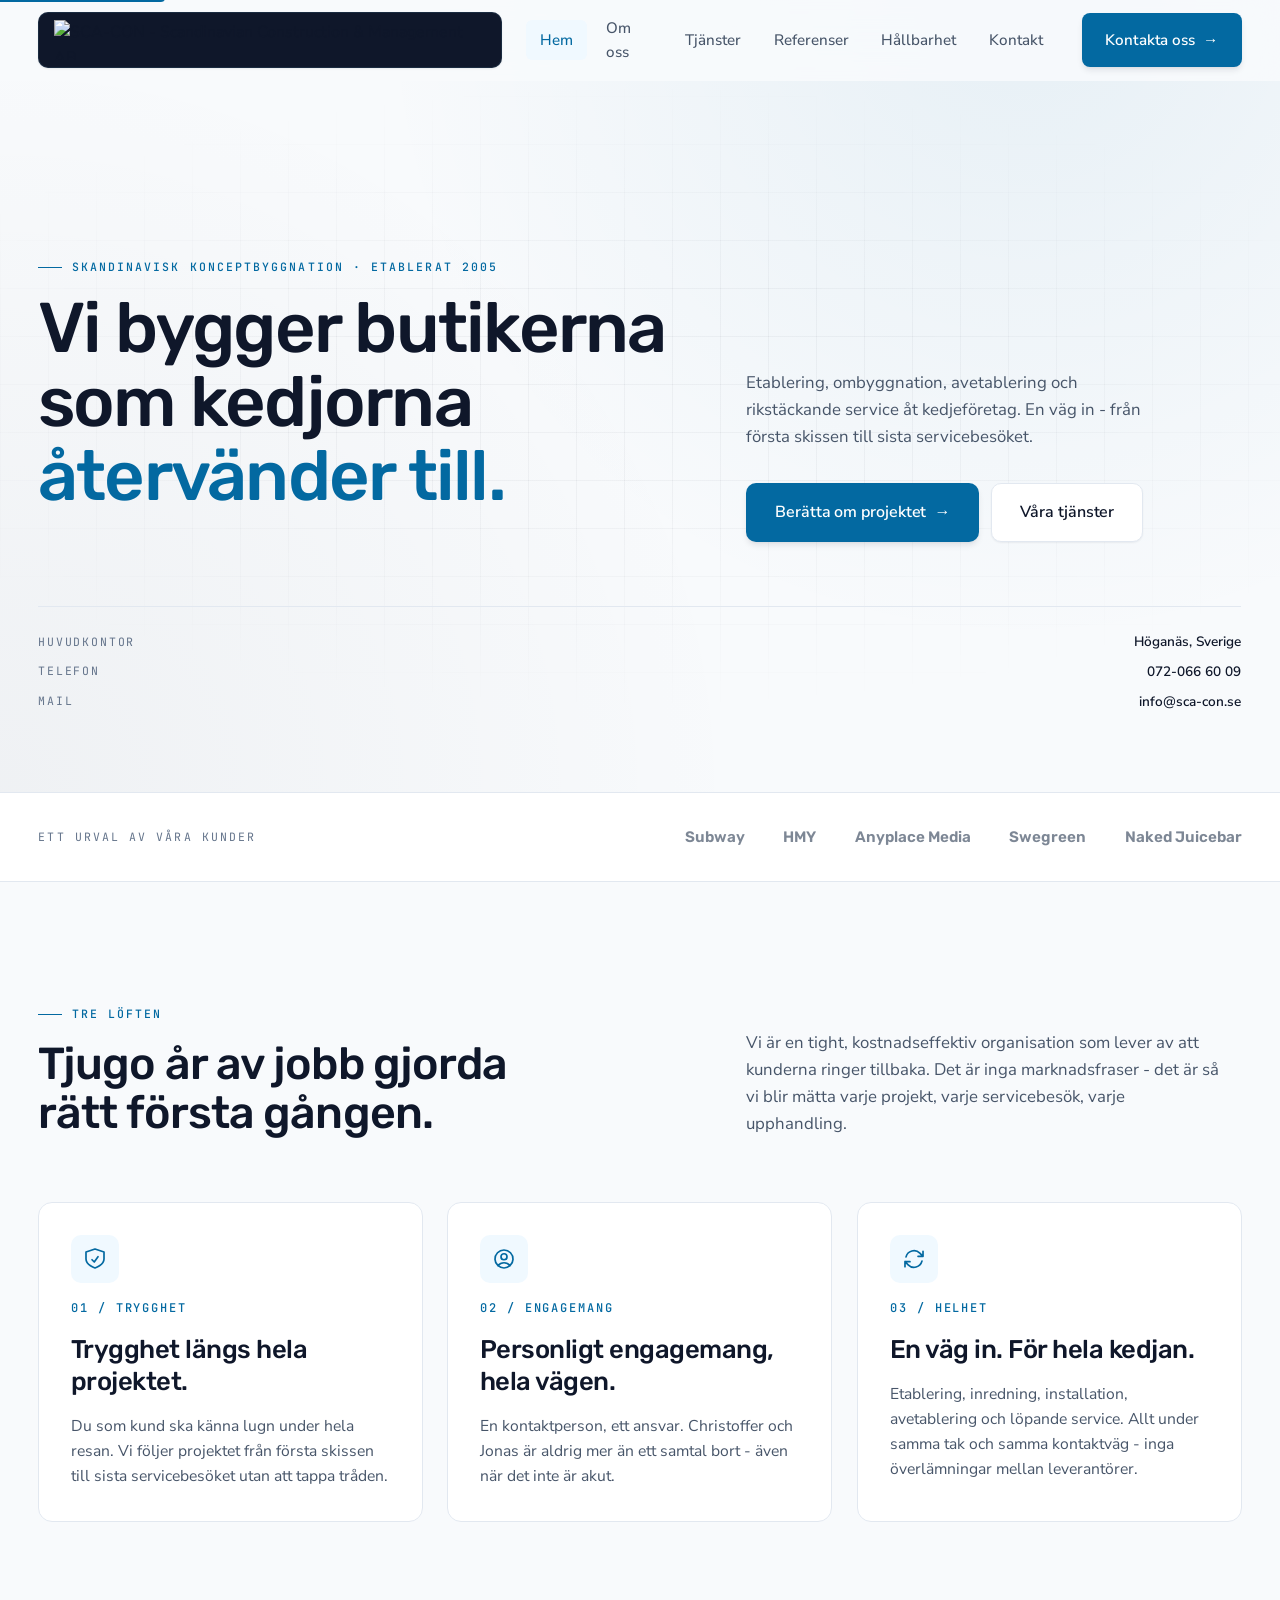
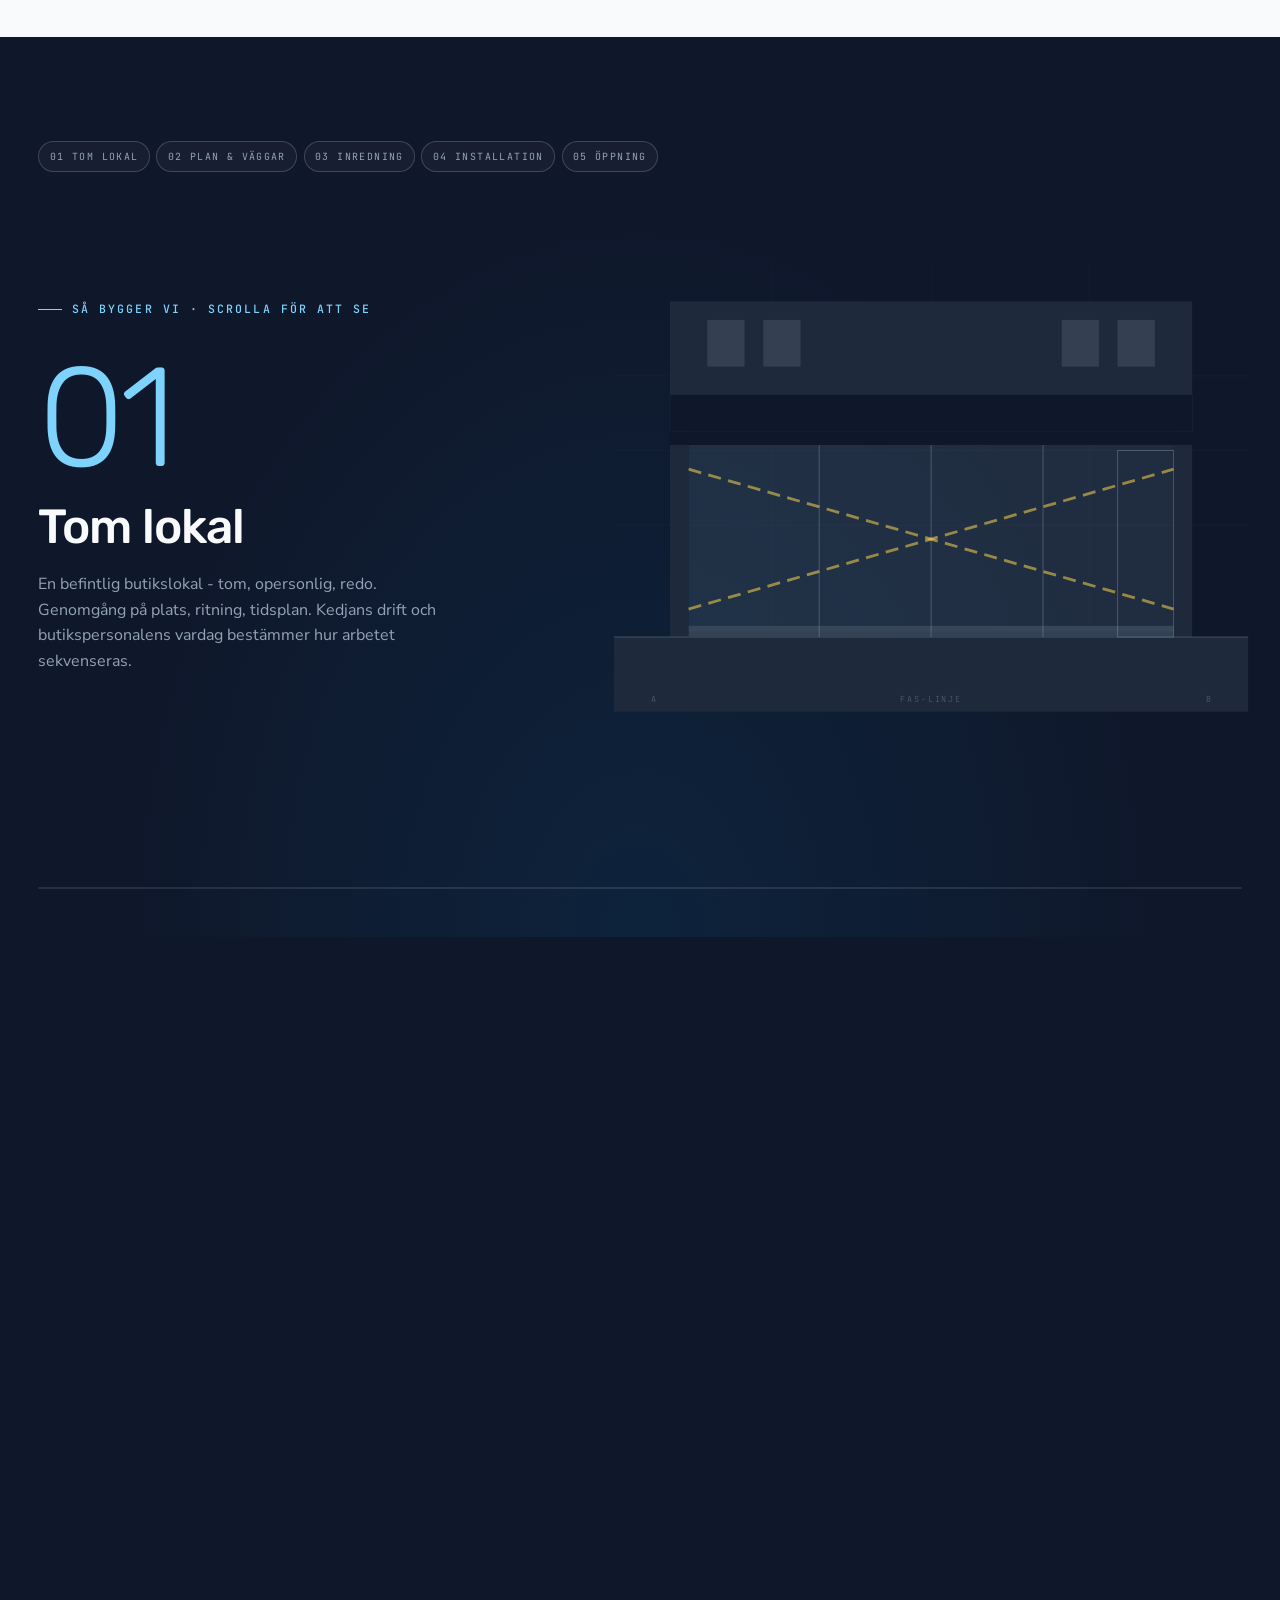
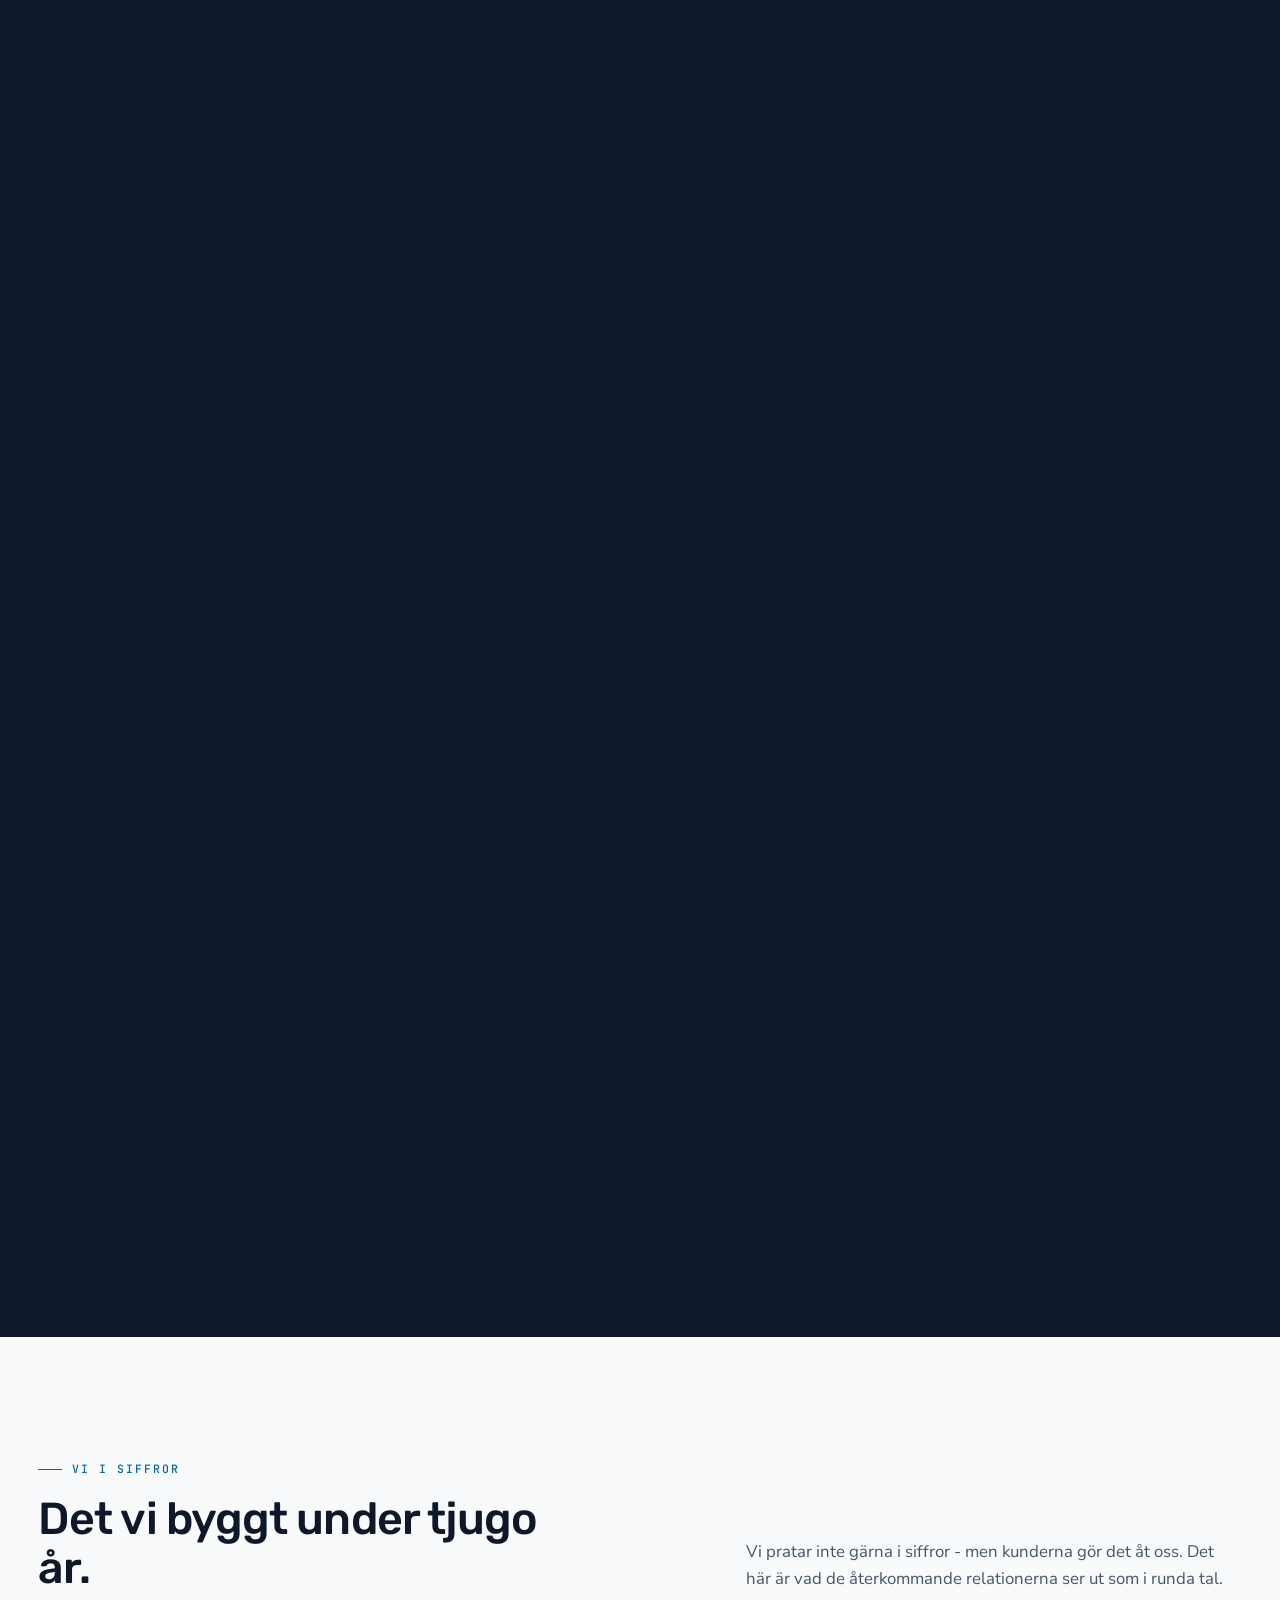
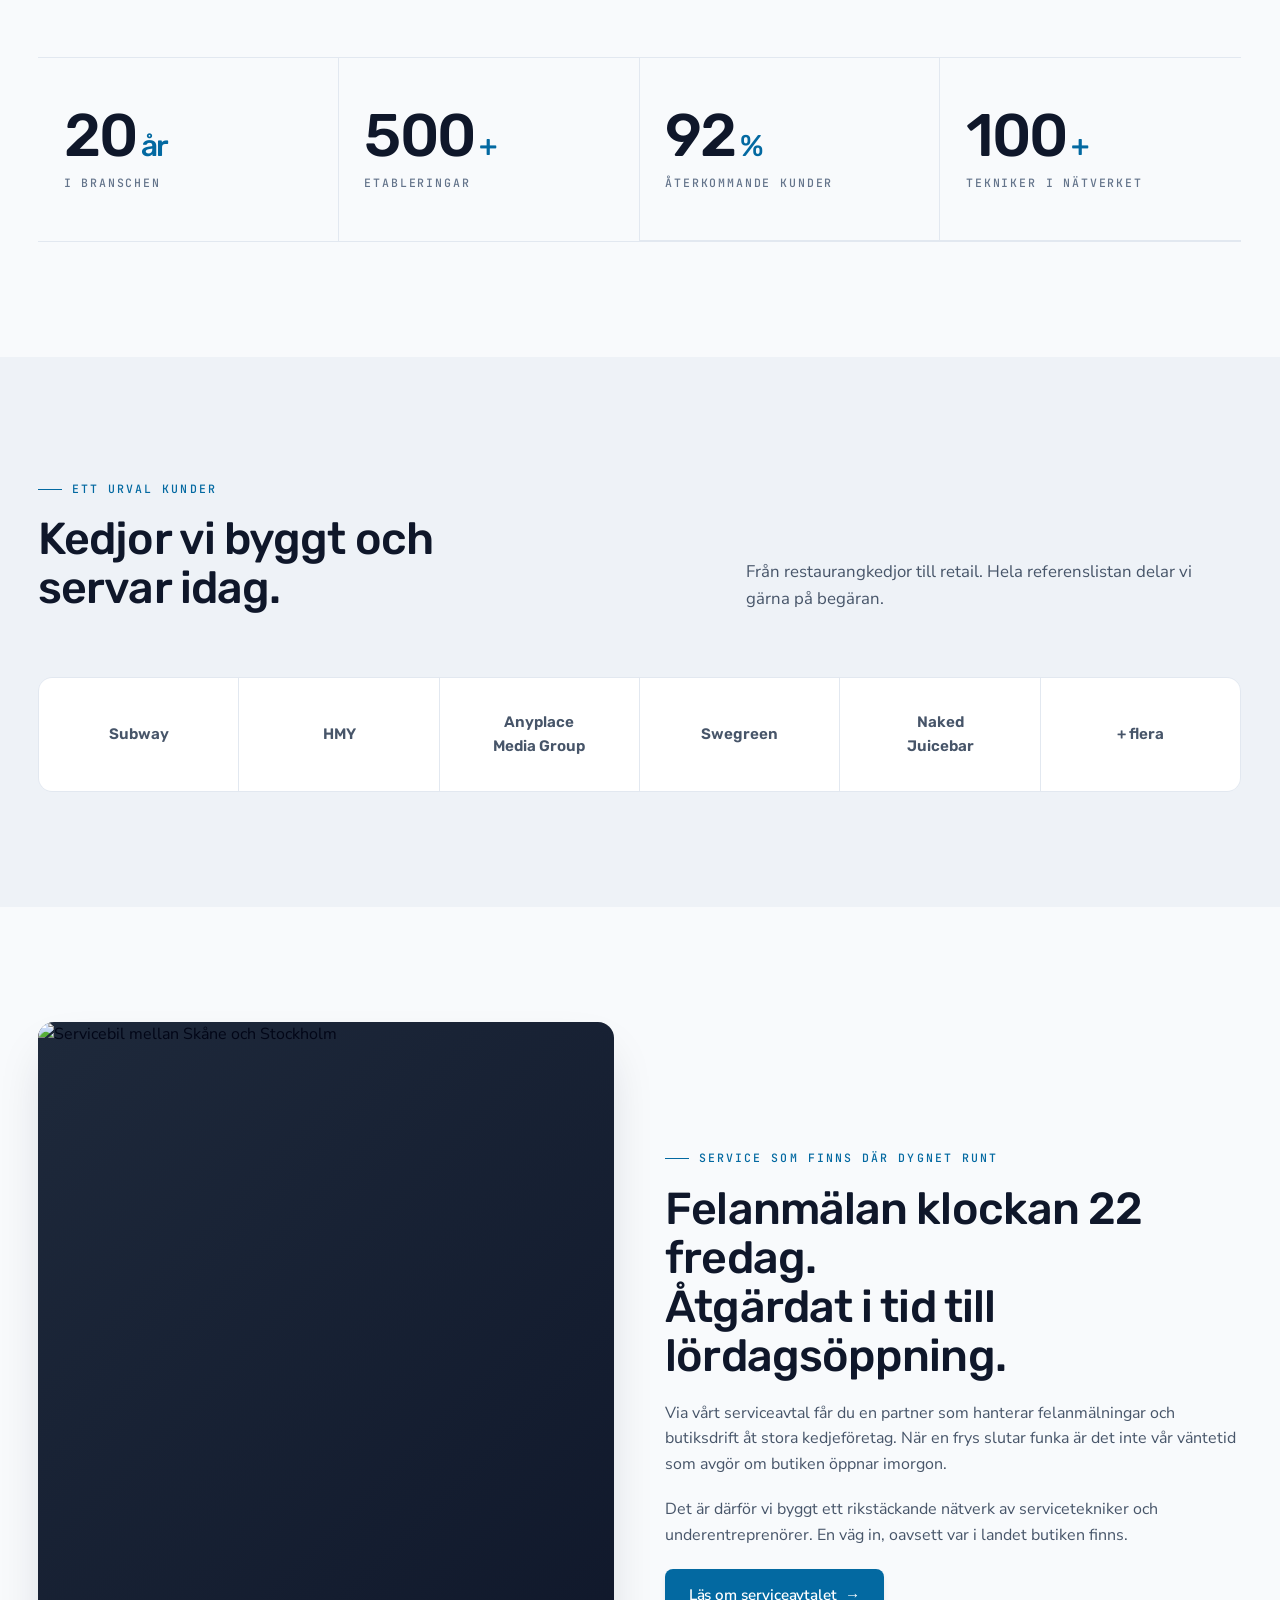
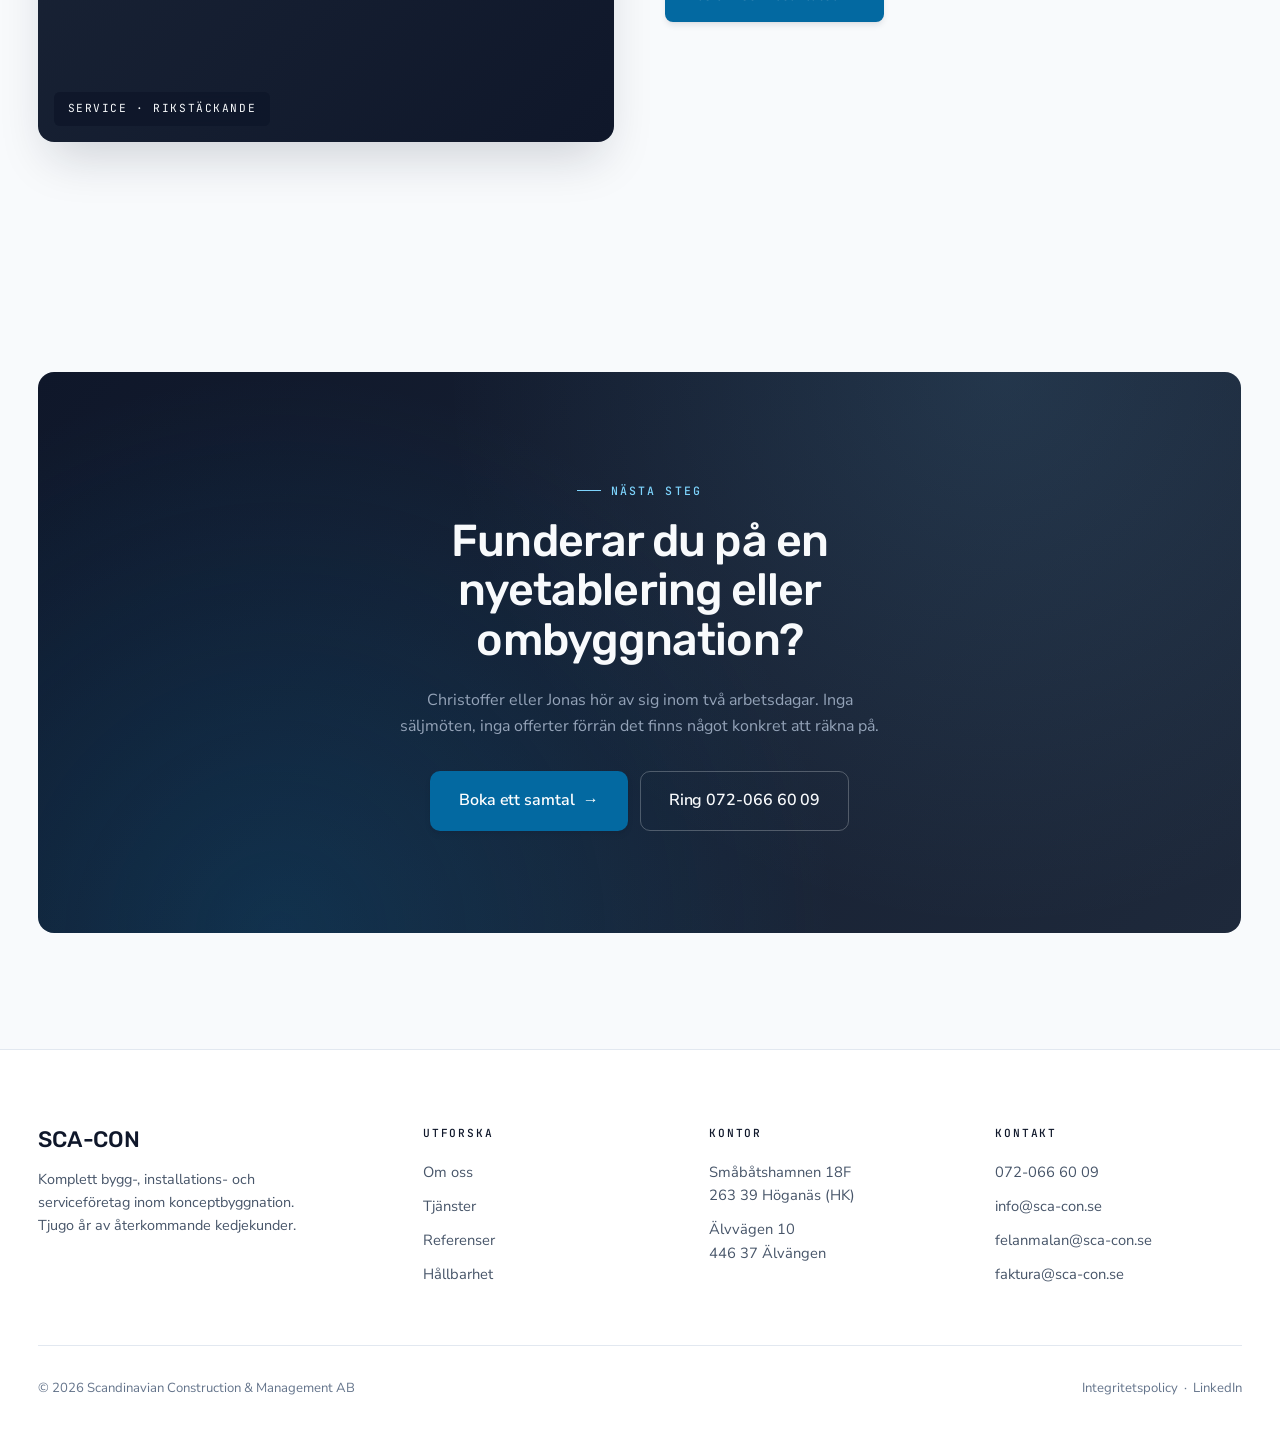
==== index.html @ c2d453d7 "Add files via upload" ====
<!DOCTYPE html>
<html lang="sv">
<head>
<meta charset="UTF-8" />
<meta name="viewport" content="width=device-width, initial-scale=1.0" />
<meta name="description" content="SCA-CON - Skandinavisk konceptbyggnation, butiksetableringar och rikstäckande serviceavtal. 20 år av återkommande kedjekunder." />
<meta name="theme-color" content="#0F172A" />
<title>SCA-CON - Konceptbyggnation, butiksetableringar &amp; service</title>

<meta property="og:title" content="SCA-CON - Skandinavisk konceptbyggnation" />
<meta property="og:description" content="Etablering, ombyggnation, avetablering och rikstäckande serviceavtal åt kedjeföretag. En väg in." />
<meta property="og:type" content="website" />

<script type="application/ld+json">
{
  "@context":"https://schema.org",
  "@type":"GeneralContractor",
  "name":"Scandinavian Construction & Management AB",
  "alternateName":"SCA-CON",
  "url":"https://sca-con.se",
  "telephone":"+46-720-666009",
  "email":"info@sca-con.se",
  "address":[
    {"@type":"PostalAddress","streetAddress":"Småbåtshamnen 18F","postalCode":"263 39","addressLocality":"Höganäs","addressCountry":"SE"},
    {"@type":"PostalAddress","streetAddress":"Älvvägen 10","postalCode":"446 37","addressLocality":"Älvängen","addressCountry":"SE"}
  ]
}
</script>

<link rel="preconnect" href="https://fonts.googleapis.com">
<link rel="preconnect" href="https://fonts.gstatic.com" crossorigin>
<link href="https://fonts.googleapis.com/css2?family=Nunito+Sans:wght@300;400;500;600;700;800&family=Rubik:wght@300;400;500;600;700&family=JetBrains+Mono:wght@400;500&display=swap" rel="stylesheet">

<script src="https://cdnjs.cloudflare.com/ajax/libs/gsap/3.12.5/gsap.min.js"></script>
<script src="https://cdnjs.cloudflare.com/ajax/libs/gsap/3.12.5/ScrollTrigger.min.js"></script>

<style>
*,*::before,*::after{box-sizing:border-box;margin:0;padding:0}
html{scroll-behavior:auto;-webkit-text-size-adjust:100%}
body{font-family:var(--font-body);font-size:16px;line-height:1.6;color:var(--text);background:var(--bg);overflow-x:hidden;-webkit-font-smoothing:antialiased;-moz-osx-font-smoothing:grayscale}
img,picture,video,svg{display:block;max-width:100%;height:auto}
a{color:inherit;text-decoration:none}
button{font:inherit;border:none;background:none;cursor:pointer;color:inherit;font-family:var(--font-body)}
ul,ol{list-style:none}

:root{
  --bg:#F8FAFC; --bg-elev:#FFFFFF; --bg-tint:#EEF2F7;
  --bg-dark:#0F172A; --bg-dark-elev:#1E293B;
  --text:#020617; --text-strong:#0F172A; --text-muted:#475569; --text-subtle:#64748B;
  --text-on-dark:#F8FAFC; --text-muted-on-dark:#94A3B8;
  --brand:#0F172A; --accent:#0369A1; --accent-hover:#075985;
  --accent-light:#E0F2FE; --accent-tint:#F0F9FF;
  --border:#E2E8F0; --border-strong:#CBD5E1;
  --shadow-sm:0 1px 2px rgba(15,23,42,0.06);
  --shadow-md:0 4px 6px -1px rgba(15,23,42,0.1),0 2px 4px -2px rgba(15,23,42,0.06);
  --shadow-lg:0 10px 25px -5px rgba(15,23,42,0.1),0 8px 10px -6px rgba(15,23,42,0.06);
  --shadow-xl:0 25px 50px -12px rgba(15,23,42,0.18);
  --font-display:'Rubik','Helvetica Neue',Helvetica,Arial,sans-serif;
  --font-body:'Nunito Sans','Helvetica Neue',Helvetica,Arial,sans-serif;
  --font-mono:'JetBrains Mono',ui-monospace,'Courier New',monospace;
  --container:1280px; --gutter:clamp(1.25rem,3vw,2.5rem);
  --header-h:80px; --section-y:clamp(4.5rem,9vw,8rem);
  --ease:cubic-bezier(0.22,1,0.36,1);
  --ease-out-expo:cubic-bezier(0.16,1,0.3,1);
  --t-fast:200ms; --t-med:350ms;
}

h1,h2,h3,h4{font-family:var(--font-display);color:var(--text-strong);font-weight:500;line-height:1.1;letter-spacing:-0.02em}
h1{font-size:clamp(2.4rem,5.5vw,4.5rem);font-weight:500;letter-spacing:-0.025em;line-height:1.05}
h2{font-size:clamp(1.8rem,3.5vw,3rem);font-weight:500}
h3{font-size:clamp(1.25rem,2vw,1.65rem);font-weight:500;line-height:1.25}
h4{font-size:1.05rem;font-weight:600;line-height:1.3}
p{max-width:62ch;font-weight:400}

.eyebrow{font-family:var(--font-mono);font-size:0.72rem;font-weight:500;letter-spacing:0.18em;text-transform:uppercase;color:var(--accent);display:inline-flex;align-items:center;gap:0.6rem;margin-bottom:1rem}
.eyebrow::before{content:"";width:24px;height:1px;background:currentColor}
.lead{font-size:clamp(1.1rem,1.4vw,1.25rem);line-height:1.55;color:var(--text-muted);font-weight:400}

.container{width:100%;max-width:var(--container);margin:0 auto;padding:0 var(--gutter)}
section{position:relative}
.section{padding:var(--section-y) 0}
.section-dark{background:var(--bg-dark);color:var(--text-on-dark)}
.section-dark h1,.section-dark h2,.section-dark h3,.section-dark h4{color:var(--text-on-dark)}
.section-dark .eyebrow{color:#7DD3FC}
.section-dark p{color:var(--text-muted-on-dark)}
.section-tint{background:var(--bg-tint)}

.btn{display:inline-flex;align-items:center;justify-content:center;gap:0.5rem;padding:0.85rem 1.4rem;font-family:var(--font-body);font-size:0.95rem;font-weight:600;letter-spacing:-0.005em;border-radius:8px;cursor:pointer;border:1px solid transparent;transition:all var(--t-fast) var(--ease);white-space:nowrap;min-height:44px}
.btn:focus-visible{outline:2px solid var(--accent);outline-offset:2px}
.btn .arr{transition:transform var(--t-med) var(--ease);display:inline-block}
.btn:hover .arr{transform:translateX(4px)}
.btn--primary{background:var(--accent);color:#fff;box-shadow:var(--shadow-md)}
.btn--primary:hover{background:var(--accent-hover);box-shadow:var(--shadow-lg);transform:translateY(-1px)}
.btn--secondary{background:var(--bg-elev);color:var(--text-strong);border-color:var(--border);box-shadow:var(--shadow-sm)}
.btn--secondary:hover{border-color:var(--border-strong);box-shadow:var(--shadow-md)}
.btn--ghost-on-dark{background:transparent;color:var(--text-on-dark);border-color:rgba(248,250,252,0.25)}
.btn--ghost-on-dark:hover{background:rgba(248,250,252,0.05);border-color:rgba(248,250,252,0.5)}
.btn--lg{padding:1rem 1.75rem;font-size:1rem;border-radius:10px}

.site-header{position:fixed;top:0;left:0;right:0;z-index:50;background:rgba(248,250,252,0.92);backdrop-filter:blur(20px) saturate(180%);-webkit-backdrop-filter:blur(20px) saturate(180%);border-bottom:1px solid transparent;transition:background var(--t-med),border-color var(--t-med)}
.site-header.is-scrolled{background:rgba(248,250,252,0.98);border-bottom-color:var(--border);box-shadow:var(--shadow-sm)}
.header-inner{display:flex;align-items:center;justify-content:space-between;gap:1.5rem;height:var(--header-h)}
.logo{display:inline-flex;align-items:center;gap:0.7rem;text-decoration:none;color:var(--text-strong)}
/* Dark navy chip matching the logo's native dark-teal background */
.logo__chip{display:inline-flex;align-items:center;height:56px;padding:0 16px;background:#0F172A;border-radius:10px;box-shadow:0 1px 2px rgba(15,23,42,0.08),inset 0 0 0 1px rgba(125,211,252,0.1);transition:box-shadow var(--t-fast),transform var(--t-fast)}
.logo:hover .logo__chip{box-shadow:0 6px 16px rgba(15,23,42,0.14),inset 0 0 0 1px rgba(125,211,252,0.22)}
.logo__img{height:40px;width:auto;display:block}

.nav{display:none}
@media (min-width:980px){.nav{display:flex;align-items:center;gap:0.25rem}}
.nav a{position:relative;padding:0.5rem 0.9rem;font-size:0.95rem;font-weight:500;color:var(--text-muted);border-radius:6px;transition:color var(--t-fast),background var(--t-fast)}
.nav a:hover{color:var(--text-strong);background:var(--bg-tint)}
.nav a.is-active{color:var(--accent);background:var(--accent-tint)}
.header-cta{display:none}
@media (min-width:980px){.header-cta{display:inline-flex}}

.burger{display:grid;place-items:center;width:44px;height:44px;border-radius:6px;position:relative;color:var(--text-strong)}
@media (min-width:980px){.burger{display:none}}
.burger span{position:absolute;left:12px;right:12px;height:2px;background:currentColor;border-radius:1px;transition:all var(--t-med) var(--ease)}
.burger span:nth-child(1){top:14px}.burger span:nth-child(2){top:21px}.burger span:nth-child(3){top:28px}
.burger.is-open span:nth-child(1){top:21px;transform:rotate(45deg)}
.burger.is-open span:nth-child(2){opacity:0}
.burger.is-open span:nth-child(3){top:21px;transform:rotate(-45deg)}

.mobile-nav{position:fixed;inset:0;background:var(--bg);z-index:45;padding:calc(var(--header-h) + 2rem) var(--gutter) 2rem;transform:translateY(-100%);transition:transform 0.5s var(--ease-out-expo);display:flex;flex-direction:column}
.mobile-nav.is-open{transform:translateY(0)}
.mobile-nav a{font-family:var(--font-display);font-size:1.85rem;font-weight:500;padding:1rem 0;border-bottom:1px solid var(--border);color:var(--text-strong)}
.mobile-nav__cta{margin-top:auto;padding-top:2rem}

.hero{min-height:88vh;min-height:88svh;display:flex;align-items:flex-end;padding:calc(var(--header-h) + 6rem) 0 5rem;background:radial-gradient(circle at 80% 0%,rgba(3,105,161,0.07),transparent 50%),radial-gradient(circle at 0% 100%,rgba(15,23,42,0.04),transparent 50%),var(--bg);overflow:hidden;position:relative}
.hero::before{content:"";position:absolute;inset:0;background-image:linear-gradient(rgba(15,23,42,0.04) 1px,transparent 1px),linear-gradient(90deg,rgba(15,23,42,0.04) 1px,transparent 1px);background-size:48px 48px;mask-image:radial-gradient(ellipse 80% 50% at 50% 50%,#000 30%,transparent 80%);-webkit-mask-image:radial-gradient(ellipse 80% 50% at 50% 50%,#000 30%,transparent 80%);pointer-events:none}
.hero__inner{position:relative;z-index:1;width:100%}
.hero__grid{display:grid;gap:3rem;grid-template-columns:1fr;align-items:end}
@media (min-width:880px){.hero__grid{grid-template-columns:1.3fr 1fr;gap:4rem}}
.hero h1{margin-bottom:1.75rem}
.hero h1 .accent{color:var(--accent)}
.hero__sub{font-size:clamp(1.05rem,1.3vw,1.2rem);line-height:1.6;color:var(--text-muted);max-width:42ch;margin-bottom:2rem}
.hero__ctas{display:flex;gap:0.75rem;flex-wrap:wrap}
.hero__meta{display:grid;gap:0.5rem;border-top:1px solid var(--border);padding-top:1.5rem;margin-top:4rem}
.hero__meta-row{display:flex;justify-content:space-between;font-size:0.85rem;align-items:center}
.hero__meta-row dt{font-family:var(--font-mono);font-size:0.72rem;letter-spacing:0.16em;text-transform:uppercase;color:var(--text-subtle)}
.hero__meta-row dd{font-weight:600;color:var(--text-strong)}

.trust-strip{border-top:1px solid var(--border);border-bottom:1px solid var(--border);padding:2rem 0;background:var(--bg-elev)}
.trust-strip__inner{display:flex;flex-direction:column;gap:1.5rem;align-items:center}
@media (min-width:780px){.trust-strip__inner{flex-direction:row;justify-content:space-between;gap:2rem}}
.trust-strip__label{font-family:var(--font-mono);font-size:0.72rem;letter-spacing:0.18em;text-transform:uppercase;color:var(--text-subtle);white-space:nowrap}
.trust-strip__logos{display:flex;flex-wrap:wrap;align-items:center;justify-content:center;gap:clamp(1.5rem,3vw,3rem);color:var(--text-muted)}
.trust-strip__logo{font-family:var(--font-display);font-weight:600;font-size:0.95rem;opacity:0.7;transition:opacity var(--t-fast)}
.trust-strip__logo:hover{opacity:1}

.section-head{display:grid;grid-template-columns:1fr;gap:1.5rem;margin-bottom:clamp(2.5rem,5vw,4rem);align-items:end}
@media (min-width:780px){.section-head{grid-template-columns:1.3fr 1fr;gap:4rem}}
.section-head__title h2{max-width:18ch}
.section-head__body{font-size:1.05rem;line-height:1.6;color:var(--text-muted);max-width:48ch}
.section-dark .section-head__body{color:var(--text-muted-on-dark)}

.pillars{display:grid;gap:1.5rem;grid-template-columns:1fr}
@media (min-width:680px){.pillars{grid-template-columns:repeat(3,1fr)}}
.pillar{background:var(--bg-elev);border:1px solid var(--border);border-radius:14px;padding:2rem;display:flex;flex-direction:column;gap:1rem;transition:transform var(--t-med),box-shadow var(--t-med),border-color var(--t-med)}
.pillar:hover{transform:translateY(-4px);box-shadow:var(--shadow-lg);border-color:var(--accent-light)}
.pillar__icon{width:48px;height:48px;display:grid;place-items:center;background:var(--accent-tint);color:var(--accent);border-radius:10px}
.pillar__icon svg{width:24px;height:24px}
.pillar__num{font-family:var(--font-mono);font-size:0.75rem;font-weight:500;letter-spacing:0.16em;text-transform:uppercase;color:var(--accent)}
.pillar p{color:var(--text-muted);font-size:0.98rem;line-height:1.6;margin:0}

/* Build sequence - sticky scroll-driven */
.build-sequence{height:500vh;background:var(--bg-dark);color:var(--text-on-dark);position:relative}
.build-stage{position:sticky;top:0;height:100vh;display:grid;grid-template-columns:1fr;align-items:center;overflow:hidden;background:radial-gradient(ellipse at 50% 100%,rgba(3,105,161,0.15) 0%,transparent 60%),var(--bg-dark)}
@media (min-width:980px){.build-stage{grid-template-columns:1fr 1.2fr}}
.build-stage__info{padding:var(--gutter);display:flex;flex-direction:column;gap:1.25rem;justify-content:center;z-index:2}
.build-stage__num{font-family:var(--font-display);font-size:clamp(4rem,11vw,9rem);font-weight:300;line-height:0.9;color:#7DD3FC;letter-spacing:-0.04em}
.build-stage__title{font-family:var(--font-display);font-size:clamp(1.8rem,4vw,3rem);font-weight:500;line-height:1.05;letter-spacing:-0.02em;color:var(--text-on-dark)}
.build-stage__desc{color:var(--text-muted-on-dark);font-size:1rem;max-width:42ch;line-height:1.6}
.build-stage__canvas-wrap{position:relative;height:100%;display:flex;align-items:center;justify-content:center;padding:2rem}
.build-stage__canvas{width:100%;max-width:680px;height:auto;max-height:480px;overflow:visible}

.build-phases{position:absolute;left:var(--gutter);top:calc(var(--header-h) + 1.5rem);display:flex;gap:0.4rem;flex-wrap:wrap;z-index:3;max-width:calc(100% - var(--gutter)*2)}
.build-phase{font-family:var(--font-mono);font-size:0.62rem;letter-spacing:0.14em;text-transform:uppercase;padding:0.4rem 0.65rem;border:1px solid rgba(248,250,252,0.18);color:var(--text-muted-on-dark);border-radius:999px;transition:all var(--t-med);background:rgba(248,250,252,0.03)}
.build-phase.is-current{color:var(--text-on-dark);border-color:#7DD3FC;background:rgba(125,211,252,0.12);box-shadow:0 0 0 4px rgba(125,211,252,0.08)}

.build-progress{position:absolute;left:0;right:0;bottom:3rem;height:2px;background:rgba(248,250,252,0.1);margin:0 var(--gutter);z-index:3;border-radius:2px;overflow:hidden}
.build-progress__fill{height:100%;background:linear-gradient(to right,#7DD3FC,#0369A1);transform-origin:left;transform:scaleX(0);border-radius:2px}

.bs-base{--p:0}
/* Phase reveal - retail buildout from empty shell */
.bs-walls{opacity:calc(min(max((var(--p) - 0.18) / 0.18,0),1));transform-origin:center bottom;transform:scaleY(calc(min(max((var(--p) - 0.18) / 0.18,0),1)))}
.bs-ceiling{opacity:calc(min(max((var(--p) - 0.22) / 0.14,0),1));transform-origin:center top;transform:scaleY(calc(min(max((var(--p) - 0.22) / 0.14,0),1)))}
.bs-fixtures{opacity:calc(min(max((var(--p) - 0.40) / 0.18,0),1));transform-origin:center bottom;transform:scaleY(calc(min(max((var(--p) - 0.40) / 0.18,0),1)))}
.bs-counter{opacity:calc(min(max((var(--p) - 0.46) / 0.16,0),1));transform-origin:center bottom;transform:scaleY(calc(min(max((var(--p) - 0.46) / 0.16,0),1)))}
.bs-lights{opacity:calc(min(max((var(--p) - 0.62) / 0.10,0),1))}
.bs-glow{opacity:calc(min(max((var(--p) - 0.66) / 0.14,0),1)*0.45)}
.bs-products{opacity:calc(min(max((var(--p) - 0.68) / 0.14,0),1))}
.bs-fridge{opacity:calc(min(max((var(--p) - 0.70) / 0.12,0),1))}
.bs-sign{opacity:calc(min(max((var(--p) - 0.84) / 0.10,0),1));transform-origin:center;transform:scale(calc(0.7 + 0.3*min(max((var(--p) - 0.84) / 0.10,0),1)))}
.bs-awning{opacity:calc(min(max((var(--p) - 0.86) / 0.08,0),1));transform-origin:center top;transform:scaleY(calc(min(max((var(--p) - 0.86) / 0.08,0),1)))}
.bs-open-sign{opacity:calc(min(max((var(--p) - 0.92) / 0.08,0),1));transform-origin:center;transform:scale(calc(0.5 + 0.5*min(max((var(--p) - 0.92) / 0.08,0),1)))}
.bs-customer{opacity:calc(min(max((var(--p) - 0.94) / 0.06,0),1)*0.7)}
/* Construction tape - visible early phases, fades after walls go up */
.bs-tape{opacity:calc(1 - min(max((var(--p) - 0.30) / 0.20,0),1))}

.stats{display:grid;grid-template-columns:repeat(2,1fr);gap:0;border-top:1px solid var(--border);border-bottom:1px solid var(--border)}
@media (min-width:780px){.stats{grid-template-columns:repeat(4,1fr)}}
.stat{padding:clamp(2rem,4vw,3rem) clamp(1rem,2vw,2rem);border-right:1px solid var(--border);border-bottom:1px solid var(--border)}
.stat:last-child{border-right:0}
.stat:nth-child(2){border-right:0}
@media (min-width:780px){.stat:nth-child(2){border-right:1px solid var(--border)}.stat:nth-child(-n+2){border-bottom:0}}
.stat__num{font-family:var(--font-display);font-size:clamp(2.5rem,5vw,3.75rem);font-weight:500;line-height:1;letter-spacing:-0.03em;color:var(--text-strong);margin-bottom:0.5rem}
.stat__num .unit{font-size:0.5em;font-weight:500;color:var(--accent);margin-left:0.15em}
.stat__label{font-family:var(--font-mono);font-size:0.72rem;letter-spacing:0.16em;text-transform:uppercase;color:var(--text-subtle);font-weight:500}

.clients-grid{display:grid;gap:1px;background:var(--border);grid-template-columns:repeat(2,1fr);border:1px solid var(--border);border-radius:14px;overflow:hidden}
@media (min-width:680px){.clients-grid{grid-template-columns:repeat(3,1fr)}}
@media (min-width:980px){.clients-grid{grid-template-columns:repeat(6,1fr)}}
.client-tile{background:var(--bg-elev);padding:2rem 1rem;display:grid;place-items:center;font-family:var(--font-display);font-weight:600;font-size:0.95rem;color:var(--text-muted);text-align:center;transition:color var(--t-fast),background var(--t-fast);min-height:96px}
.client-tile:hover{color:var(--accent);background:var(--accent-tint)}

.featured{display:grid;gap:clamp(2rem,4vw,4rem);grid-template-columns:1fr;align-items:center}
@media (min-width:880px){.featured{grid-template-columns:1fr 1fr}}
.featured__media{position:relative;aspect-ratio:4/5;overflow:hidden;border-radius:16px;background:linear-gradient(135deg,#1E293B,#0F172A);box-shadow:var(--shadow-xl)}
.featured__media img{width:100%;height:100%;object-fit:cover;transition:transform 8s var(--ease)}
.featured:hover .featured__media img{transform:scale(1.04)}
.featured__caption{position:absolute;left:1rem;bottom:1rem;background:rgba(15,23,42,0.85);backdrop-filter:blur(10px);color:var(--text-on-dark);padding:0.5rem 0.85rem;border-radius:6px;font-family:var(--font-mono);font-size:0.7rem;letter-spacing:0.14em;text-transform:uppercase}
.featured h2{margin-bottom:1.25rem}
.featured p{color:var(--text-muted);margin-bottom:1.25rem}

.cta-band{text-align:center;padding:clamp(4rem,8vw,7rem) var(--gutter);background:linear-gradient(135deg,var(--bg-dark) 0%,#1E293B 100%);color:var(--text-on-dark);position:relative;overflow:hidden;border-radius:16px}
.cta-band::before{content:"";position:absolute;inset:0;background:radial-gradient(circle at 20% 100%,rgba(3,105,161,0.25),transparent 50%),radial-gradient(circle at 80% 0%,rgba(125,211,252,0.12),transparent 50%);pointer-events:none}
.cta-band > *{position:relative;z-index:1}
.cta-band h2{color:var(--text-on-dark);max-width:22ch;margin:0 auto 1.5rem}
.cta-band p{color:var(--text-muted-on-dark);margin:0 auto 2rem;max-width:48ch}
.cta-band__buttons{display:flex;gap:0.75rem;justify-content:center;flex-wrap:wrap}

.site-footer{background:var(--bg-elev);color:var(--text-muted);padding:clamp(3.5rem,6vw,5rem) 0 2rem;border-top:1px solid var(--border)}
.footer-grid{display:grid;gap:2.5rem;grid-template-columns:1fr;padding-bottom:3rem;border-bottom:1px solid var(--border)}
@media (min-width:720px){.footer-grid{grid-template-columns:1.4fr repeat(3,1fr)}}
.footer-brand h3{color:var(--text-strong);font-size:1.4rem;margin-bottom:0.85rem;letter-spacing:-0.01em}
.footer-brand p{font-size:0.9rem;max-width:32ch;line-height:1.6;color:var(--text-muted)}
.footer-col h4{font-family:var(--font-mono);font-size:0.7rem;font-weight:500;letter-spacing:0.16em;text-transform:uppercase;color:var(--text-strong);margin-bottom:1.25rem}
.footer-col li{margin-bottom:0.65rem;font-size:0.92rem}
.footer-col a{color:var(--text-muted);transition:color var(--t-fast)}
.footer-col a:hover{color:var(--accent)}
.footer-bottom{display:flex;flex-wrap:wrap;justify-content:space-between;gap:1rem;padding-top:2rem;font-size:0.82rem;color:var(--text-subtle)}
.footer-bottom a:hover{color:var(--accent)}

.reveal{opacity:0;transform:translateY(32px);transition:opacity 0.9s var(--ease-out-expo),transform 0.9s var(--ease-out-expo);will-change:opacity,transform}
.reveal.is-visible{opacity:1;transform:translateY(0)}

@media (prefers-reduced-motion:reduce){
  *,*::before,*::after{animation-duration:0.01ms!important;animation-iteration-count:1!important;transition-duration:0.01ms!important;scroll-behavior:auto!important}
  .reveal{opacity:1;transform:none}
  .build-sequence{height:auto}
  .build-stage{position:relative;height:auto;padding:4rem 0}
}

:focus-visible{outline:2px solid var(--accent);outline-offset:2px;border-radius:4px}
::selection{background:var(--accent);color:#fff}
.skip{position:absolute;top:-40px;left:0;background:var(--accent);color:#fff;padding:8px 16px;z-index:100;border-radius:0 0 4px 0}
.skip:focus{top:0}
</style>
</head>
<body>

<a href="#main" class="skip">Hoppa till innehåll</a>

<header class="site-header" role="banner">
  <div class="container">
    <div class="header-inner">
      <a href="index.html" class="logo" aria-label="SCA-CON hem">
        <span class="logo__chip">
          <img class="logo__img" src="https://sca-con.se/images/8/scacon-logga-1070.png" alt="SCA-CON - Scandinavian Construction &amp; Management AB" />
        </span>
      </a>

      <nav class="nav" aria-label="Huvudnavigation">
        <a href="index.html" class="is-active">Hem</a>
        <a href="about.html">Om oss</a>
        <a href="services.html">Tjänster</a>
        <a href="projects.html">Referenser</a>
        <a href="sustainability.html">Hållbarhet</a>
        <a href="contact.html">Kontakt</a>
      </nav>

      <a href="contact.html" class="btn btn--primary header-cta">
        Kontakta oss
        <span class="arr" aria-hidden="true">→</span>
      </a>

      <button class="burger" aria-label="Öppna meny" aria-expanded="false" aria-controls="mobile-nav">
        <span></span><span></span><span></span>
      </button>
    </div>
  </div>
</header>

<nav id="mobile-nav" class="mobile-nav" aria-label="Mobilmeny" hidden>
  <a href="index.html">Hem</a>
  <a href="about.html">Om oss</a>
  <a href="services.html">Tjänster</a>
  <a href="projects.html">Referenser</a>
  <a href="sustainability.html">Hållbarhet</a>
  <a href="contact.html">Kontakt</a>
  <a href="contact.html" class="btn btn--primary mobile-nav__cta">Kontakta oss <span class="arr">→</span></a>
</nav>

<main id="main">

<section class="hero">
  <div class="hero__inner">
    <div class="container">
      <div class="hero__grid">
        <div>
          <span class="eyebrow reveal">Skandinavisk konceptbyggnation · Etablerat 2005</span>
          <h1 class="reveal">
            Vi bygger butikerna<br/>som kedjorna <span class="accent">återvänder till.</span>
          </h1>
        </div>
        <div class="reveal">
          <p class="hero__sub">
            Etablering, ombyggnation, avetablering och rikstäckande service åt
            kedjeföretag. En väg in - från första skissen till sista
            servicebesöket.
          </p>
          <div class="hero__ctas">
            <a href="contact.html" class="btn btn--primary btn--lg">
              Berätta om projektet
              <span class="arr" aria-hidden="true">→</span>
            </a>
            <a href="services.html" class="btn btn--secondary btn--lg">Våra tjänster</a>
          </div>
        </div>
      </div>

      <dl class="hero__meta reveal">
        <div class="hero__meta-row"><dt>Huvudkontor</dt><dd>Höganäs, Sverige</dd></div>
        <div class="hero__meta-row"><dt>Telefon</dt><dd>072-066 60 09</dd></div>
        <div class="hero__meta-row"><dt>Mail</dt><dd>info@sca-con.se</dd></div>
      </dl>
    </div>
  </div>
</section>

<section class="trust-strip" aria-label="Kunder">
  <div class="container">
    <div class="trust-strip__inner">
      <span class="trust-strip__label">Ett urval av våra kunder</span>
      <div class="trust-strip__logos">
        <span class="trust-strip__logo">Subway</span>
        <span class="trust-strip__logo">HMY</span>
        <span class="trust-strip__logo">Anyplace Media</span>
        <span class="trust-strip__logo">Swegreen</span>
        <span class="trust-strip__logo">Naked Juicebar</span>
      </div>
    </div>
  </div>
</section>

<section class="section" aria-labelledby="varden">
  <div class="container">
    <div class="section-head">
      <div class="section-head__title">
        <span class="eyebrow reveal">Tre löften</span>
        <h2 id="varden" class="reveal">Tjugo år av jobb gjorda rätt första gången.</h2>
      </div>
      <p class="section-head__body reveal">
        Vi är en tight, kostnadseffektiv organisation som lever av att kunderna
        ringer tillbaka. Det är inga marknadsfraser - det är så vi blir
        mätta varje projekt, varje servicebesök, varje upphandling.
      </p>
    </div>

    <div class="pillars">
      <article class="pillar reveal">
        <div class="pillar__icon" aria-hidden="true">
          <svg viewBox="0 0 24 24" fill="none" stroke="currentColor" stroke-width="1.7" stroke-linecap="round" stroke-linejoin="round">
            <path d="M9 12.75 11.25 15 15 9.75M21 12c0 6-9 9-9 9s-9-3-9-9V5l9-3 9 3v7Z"/>
          </svg>
        </div>
        <span class="pillar__num">01 / Trygghet</span>
        <h3>Trygghet längs hela projektet.</h3>
        <p>Du som kund ska känna lugn under hela resan. Vi följer projektet från första skissen till sista servicebesöket utan att tappa tråden.</p>
      </article>

      <article class="pillar reveal">
        <div class="pillar__icon" aria-hidden="true">
          <svg viewBox="0 0 24 24" fill="none" stroke="currentColor" stroke-width="1.7" stroke-linecap="round" stroke-linejoin="round">
            <path d="M17.982 18.725A7.488 7.488 0 0 0 12 15.75a7.488 7.488 0 0 0-5.982 2.975m11.963 0a9 9 0 1 0-11.963 0m11.963 0A8.966 8.966 0 0 1 12 21a8.966 8.966 0 0 1-5.982-2.275M15 9.75a3 3 0 1 1-6 0 3 3 0 0 1 6 0Z"/>
          </svg>
        </div>
        <span class="pillar__num">02 / Engagemang</span>
        <h3>Personligt engagemang, hela vägen.</h3>
        <p>En kontaktperson, ett ansvar. Christoffer och Jonas är aldrig mer än ett samtal bort - även när det inte är akut.</p>
      </article>

      <article class="pillar reveal">
        <div class="pillar__icon" aria-hidden="true">
          <svg viewBox="0 0 24 24" fill="none" stroke="currentColor" stroke-width="1.7" stroke-linecap="round" stroke-linejoin="round">
            <path d="M16.023 9.348h4.992v-.001M2.985 19.644v-4.992m0 0h4.992m-4.993 0 3.181 3.183a8.25 8.25 0 0 0 13.803-3.7M4.031 9.865a8.25 8.25 0 0 1 13.803-3.7l3.181 3.182m0-4.991v4.99"/>
          </svg>
        </div>
        <span class="pillar__num">03 / Helhet</span>
        <h3>En väg in. För hela kedjan.</h3>
        <p>Etablering, inredning, installation, avetablering och löpande service. Allt under samma tak och samma kontaktväg - inga överlämningar mellan leverantörer.</p>
      </article>
    </div>
  </div>
</section>

<section class="build-sequence" id="build-sequence" aria-label="Så bygger vi en butik, fas för fas">
  <div class="build-stage">

    <div class="build-phases" aria-hidden="true">
      <span class="build-phase">01 Tom lokal</span>
      <span class="build-phase">02 Plan &amp; väggar</span>
      <span class="build-phase">03 Inredning</span>
      <span class="build-phase">04 Installation</span>
      <span class="build-phase">05 Öppning</span>
    </div>

    <div class="build-stage__info">
      <span class="eyebrow" style="color:#7DD3FC">Så bygger vi · scrolla för att se</span>
      <div class="build-stage__num" data-stage-num>01</div>
      <h2 class="build-stage__title" data-stage-title>Tom lokal</h2>
      <p class="build-stage__desc" data-stage-desc>
        En befintlig butikslokal - tom, opersonlig, redo. Genomgång på plats,
        ritning, tidsplan. Kedjans drift och butikspersonalens vardag bestämmer
        hur arbetet sekvenseras.
      </p>
    </div>

    <div class="build-stage__canvas-wrap">
      <svg class="build-stage__canvas bs-base" viewBox="0 0 680 480" fill="none" xmlns="http://www.w3.org/2000/svg" aria-hidden="true">
        <!-- Faint architectural grid -->
        <g stroke="rgba(248,250,252,0.05)" stroke-width="0.5">
          <line x1="0" y1="120" x2="680" y2="120"/>
          <line x1="0" y1="200" x2="680" y2="200"/>
          <line x1="0" y1="280" x2="680" y2="280"/>
          <line x1="170" y1="0" x2="170" y2="480"/>
          <line x1="340" y1="0" x2="340" y2="480"/>
          <line x1="510" y1="0" x2="510" y2="480"/>
        </g>

        <!-- ============================================================ -->
        <!-- PERMANENT SHELL - always visible. The leased commercial space -->
        <!-- ============================================================ -->

        <!-- Building facade above storefront -->
        <rect x="60" y="40" width="560" height="100" fill="#1E293B"/>
        <!-- Faint upper-storey windows (existing building) -->
        <g fill="rgba(148,163,184,0.18)">
          <rect x="100" y="60" width="40" height="50"/>
          <rect x="160" y="60" width="40" height="50"/>
          <rect x="480" y="60" width="40" height="50"/>
          <rect x="540" y="60" width="40" height="50"/>
        </g>

        <!-- Sign band - empty until phase 5 -->
        <rect x="60" y="140" width="560" height="40" fill="#0F172A" stroke="rgba(148,163,184,0.15)" stroke-width="0.5"/>

        <!-- Storefront frame (left + right pillars) -->
        <rect x="60" y="180" width="20" height="220" fill="#1E293B"/>
        <rect x="600" y="180" width="20" height="220" fill="#1E293B"/>

        <!-- Top beam of storefront -->
        <rect x="60" y="180" width="560" height="14" fill="#0F172A"/>

        <!-- Storefront glass (the see-through window) - interior visible behind -->
        <rect x="80" y="194" width="520" height="206" fill="rgba(125,211,252,0.04)"/>

        <!-- Sidewalk -->
        <rect x="0" y="400" width="680" height="80" fill="#1E293B"/>
        <line x1="0" y1="400" x2="680" y2="400" stroke="#475569" stroke-width="1"/>

        <!-- Concrete floor (interior, always visible) -->
        <rect x="80" y="388" width="520" height="12" fill="#334155"/>

        <!-- Bare back wall (always visible) -->
        <rect x="80" y="194" width="520" height="200" fill="rgba(71,85,105,0.25)"/>

        <!-- Window mullions (vertical dividers) - part of permanent storefront -->
        <line x1="220" y1="194" x2="220" y2="400" stroke="rgba(148,163,184,0.4)" stroke-width="1"/>
        <line x1="340" y1="194" x2="340" y2="400" stroke="rgba(148,163,184,0.4)" stroke-width="1"/>
        <line x1="460" y1="194" x2="460" y2="400" stroke="rgba(148,163,184,0.4)" stroke-width="1"/>

        <!-- Door frame (permanent, on right) -->
        <rect x="540" y="200" width="60" height="200" fill="none" stroke="rgba(148,163,184,0.4)" stroke-width="1"/>

        <!-- ============================================================ -->
        <!-- CONSTRUCTION TAPE - visible early, fades out after walls -->
        <!-- ============================================================ -->
        <g class="bs-tape">
          <line x1="80" y1="220" x2="600" y2="370" stroke="#FCD34D" stroke-width="3" stroke-dasharray="14 8" opacity="0.55"/>
          <line x1="80" y1="370" x2="600" y2="220" stroke="#FCD34D" stroke-width="3" stroke-dasharray="14 8" opacity="0.55"/>
        </g>

        <!-- ============================================================ -->
        <!-- PHASE 2 - Partition walls + drop ceiling -->
        <!-- ============================================================ -->
        <!-- Side partition walls (interior, slightly inset from storefront) -->
        <g class="bs-walls">
          <rect x="80" y="220" width="14" height="170" fill="#475569"/>
          <rect x="586" y="220" width="14" height="170" fill="#475569"/>
        </g>
        <!-- Drop ceiling -->
        <g class="bs-ceiling">
          <rect x="80" y="220" width="520" height="12" fill="#334155"/>
          <rect x="80" y="232" width="520" height="2" fill="#475569"/>
        </g>

        <!-- ============================================================ -->
        <!-- PHASE 3 - Wall shelving (left + right) + counter -->
        <!-- ============================================================ -->
        <g class="bs-fixtures">
          <!-- Left wall shelving -->
          <rect x="100" y="252" width="100" height="138" fill="#475569"/>
          <line x1="100" y1="278" x2="200" y2="278" stroke="#64748B" stroke-width="1"/>
          <line x1="100" y1="304" x2="200" y2="304" stroke="#64748B" stroke-width="1"/>
          <line x1="100" y1="330" x2="200" y2="330" stroke="#64748B" stroke-width="1"/>
          <line x1="100" y1="356" x2="200" y2="356" stroke="#64748B" stroke-width="1"/>

          <!-- Right wall shelving -->
          <rect x="395" y="252" width="100" height="138" fill="#475569"/>
          <line x1="395" y1="278" x2="495" y2="278" stroke="#64748B" stroke-width="1"/>
          <line x1="395" y1="304" x2="495" y2="304" stroke="#64748B" stroke-width="1"/>
          <line x1="395" y1="330" x2="495" y2="330" stroke="#64748B" stroke-width="1"/>
          <line x1="395" y1="356" x2="495" y2="356" stroke="#64748B" stroke-width="1"/>
        </g>

        <!-- Counter / checkout (front of store) -->
        <g class="bs-counter">
          <rect x="230" y="328" width="155" height="62" fill="#334155"/>
          <rect x="230" y="324" width="155" height="6" fill="#475569"/>
          <rect x="232" y="332" width="151" height="20" fill="#1E293B" opacity="0.5"/>
        </g>

        <!-- ============================================================ -->
        <!-- PHASE 4 - Lights, products, fridge -->
        <!-- ============================================================ -->
        <!-- Ceiling spotlights -->
        <g class="bs-lights">
          <rect x="148" y="234" width="14" height="6" fill="#FDE68A"/>
          <rect x="228" y="234" width="14" height="6" fill="#FDE68A"/>
          <rect x="308" y="234" width="14" height="6" fill="#FDE68A"/>
          <rect x="388" y="234" width="14" height="6" fill="#FDE68A"/>
          <rect x="468" y="234" width="14" height="6" fill="#FDE68A"/>
        </g>
        <!-- Light glow cones (warm interior light) -->
        <g class="bs-glow">
          <ellipse cx="155" cy="320" rx="55" ry="90" fill="url(#lightGlow1)"/>
          <ellipse cx="235" cy="320" rx="55" ry="90" fill="url(#lightGlow1)"/>
          <ellipse cx="315" cy="320" rx="55" ry="90" fill="url(#lightGlow1)"/>
          <ellipse cx="395" cy="320" rx="55" ry="90" fill="url(#lightGlow1)"/>
          <ellipse cx="475" cy="320" rx="55" ry="90" fill="url(#lightGlow1)"/>
        </g>
        <!-- Gradient definitions for light glow -->
        <defs>
          <radialGradient id="lightGlow1" cx="50%" cy="0%" r="60%">
            <stop offset="0%" stop-color="#FDE68A" stop-opacity="0.55"/>
            <stop offset="60%" stop-color="#FDE68A" stop-opacity="0.1"/>
            <stop offset="100%" stop-color="#FDE68A" stop-opacity="0"/>
          </radialGradient>
        </defs>

        <!-- Products on shelves (small varied colored rects) -->
        <g class="bs-products">
          <!-- Left shelves -->
          <rect x="106" y="262" width="14" height="14" fill="#0369A1"/>
          <rect x="124" y="262" width="14" height="14" fill="#7DD3FC"/>
          <rect x="142" y="262" width="14" height="14" fill="#0369A1"/>
          <rect x="160" y="262" width="14" height="14" fill="#94A3B8"/>
          <rect x="178" y="262" width="14" height="14" fill="#7DD3FC"/>
          <rect x="106" y="288" width="14" height="14" fill="#7DD3FC"/>
          <rect x="124" y="288" width="14" height="14" fill="#94A3B8"/>
          <rect x="142" y="288" width="14" height="14" fill="#0369A1"/>
          <rect x="160" y="288" width="14" height="14" fill="#7DD3FC"/>
          <rect x="178" y="288" width="14" height="14" fill="#0369A1"/>
          <rect x="106" y="314" width="14" height="14" fill="#0369A1"/>
          <rect x="124" y="314" width="14" height="14" fill="#7DD3FC"/>
          <rect x="142" y="314" width="14" height="14" fill="#94A3B8"/>
          <rect x="160" y="314" width="14" height="14" fill="#0369A1"/>
          <rect x="178" y="314" width="14" height="14" fill="#7DD3FC"/>
          <!-- Right shelves -->
          <rect x="401" y="262" width="14" height="14" fill="#7DD3FC"/>
          <rect x="419" y="262" width="14" height="14" fill="#0369A1"/>
          <rect x="437" y="262" width="14" height="14" fill="#94A3B8"/>
          <rect x="455" y="262" width="14" height="14" fill="#7DD3FC"/>
          <rect x="473" y="262" width="14" height="14" fill="#0369A1"/>
          <rect x="401" y="288" width="14" height="14" fill="#94A3B8"/>
          <rect x="419" y="288" width="14" height="14" fill="#7DD3FC"/>
          <rect x="437" y="288" width="14" height="14" fill="#0369A1"/>
          <rect x="455" y="288" width="14" height="14" fill="#94A3B8"/>
          <rect x="473" y="288" width="14" height="14" fill="#7DD3FC"/>
          <rect x="401" y="314" width="14" height="14" fill="#0369A1"/>
          <rect x="419" y="314" width="14" height="14" fill="#7DD3FC"/>
          <rect x="437" y="314" width="14" height="14" fill="#94A3B8"/>
          <rect x="455" y="314" width="14" height="14" fill="#0369A1"/>
          <rect x="473" y="314" width="14" height="14" fill="#7DD3FC"/>
          <!-- Cash register on counter -->
          <rect x="295" y="320" width="26" height="10" fill="#0F172A"/>
          <rect x="297" y="322" width="22" height="3" fill="#7DD3FC" opacity="0.7"/>
        </g>

        <!-- Display fridge (right side near door) -->
        <g class="bs-fridge">
          <rect x="510" y="252" width="26" height="138" fill="#1E293B"/>
          <rect x="514" y="258" width="18" height="125" fill="rgba(125,211,252,0.25)"/>
          <line x1="514" y1="285" x2="532" y2="285" stroke="rgba(125,211,252,0.4)" stroke-width="0.5"/>
          <line x1="514" y1="315" x2="532" y2="315" stroke="rgba(125,211,252,0.4)" stroke-width="0.5"/>
          <line x1="514" y1="345" x2="532" y2="345" stroke="rgba(125,211,252,0.4)" stroke-width="0.5"/>
        </g>

        <!-- ============================================================ -->
        <!-- PHASE 5 - Brand sign, awning, ÖPPET sign, customer -->
        <!-- ============================================================ -->
        <!-- Awning (thin canopy above storefront) -->
        <rect class="bs-awning" x="60" y="180" width="560" height="6" fill="#0369A1"/>

        <!-- Brand signage in band -->
        <g class="bs-sign">
          <rect x="170" y="148" width="340" height="26" rx="3" fill="#0369A1"/>
          <text x="340" y="165" text-anchor="middle" fill="#F8FAFC" font-family="'Rubik',sans-serif" font-size="13" font-weight="700" letter-spacing="3">BUTIK NAMN</text>
        </g>

        <!-- ÖPPET sign in door window -->
        <g class="bs-open-sign">
          <rect x="552" y="218" width="36" height="14" rx="2" fill="#0369A1"/>
          <text x="570" y="228" text-anchor="middle" fill="#F8FAFC" font-family="'Rubik',sans-serif" font-size="8" font-weight="700" letter-spacing="1.5">ÖPPET</text>
        </g>

        <!-- Customer silhouette (stylized human figure inside) -->
        <g class="bs-customer">
          <circle cx="270" cy="362" r="6" fill="rgba(248,250,252,0.5)"/>
          <rect x="263" y="368" width="14" height="22" rx="2" fill="rgba(248,250,252,0.5)"/>
        </g>

        <!-- ============================================================ -->
        <!-- Reference marks (architectural drawing flavor) -->
        <!-- ============================================================ -->
        <text x="40" y="470" font-family="'JetBrains Mono',monospace" font-size="9" fill="#475569" letter-spacing="2">A</text>
        <text x="635" y="470" font-family="'JetBrains Mono',monospace" font-size="9" fill="#475569" letter-spacing="2">B</text>
        <text x="340" y="470" font-family="'JetBrains Mono',monospace" font-size="9" fill="#475569" letter-spacing="2" text-anchor="middle">FAS-LINJE</text>
      </svg>
    </div>

    <div class="build-progress" aria-hidden="true">
      <div class="build-progress__fill" data-progress-fill></div>
    </div>
  </div>
</section>

<section class="section" aria-label="Nyckeltal">
  <div class="container">
    <div class="section-head">
      <div class="section-head__title">
        <span class="eyebrow reveal">Vi i siffror</span>
        <h2 class="reveal">Det vi byggt under tjugo år.</h2>
      </div>
      <p class="section-head__body reveal">
        Vi pratar inte gärna i siffror - men kunderna gör det åt oss.
        Det här är vad de återkommande relationerna ser ut som i runda tal.
      </p>
    </div>

    <dl class="stats reveal">
      <div class="stat">
        <dd class="stat__num"><span data-counter="20">0</span><span class="unit">år</span></dd>
        <dt class="stat__label">I branschen</dt>
      </div>
      <div class="stat">
        <dd class="stat__num"><span data-counter="500">0</span><span class="unit">+</span></dd>
        <dt class="stat__label">Etableringar</dt>
      </div>
      <div class="stat">
        <dd class="stat__num"><span data-counter="92">0</span><span class="unit">%</span></dd>
        <dt class="stat__label">Återkommande kunder</dt>
      </div>
      <div class="stat">
        <dd class="stat__num"><span data-counter="100">0</span><span class="unit">+</span></dd>
        <dt class="stat__label">Tekniker i nätverket</dt>
      </div>
    </dl>
  </div>
</section>

<section class="section section-tint" aria-label="Kunder vi jobbat med">
  <div class="container">
    <div class="section-head">
      <div class="section-head__title">
        <span class="eyebrow reveal">Ett urval kunder</span>
        <h2 class="reveal">Kedjor vi byggt och servar idag.</h2>
      </div>
      <p class="section-head__body reveal">
        Från restaurangkedjor till retail. Hela referenslistan delar vi gärna
        på begäran.
      </p>
    </div>

    <div class="clients-grid reveal">
      <div class="client-tile">Subway</div>
      <div class="client-tile">HMY</div>
      <div class="client-tile">Anyplace<br>Media Group</div>
      <div class="client-tile">Swegreen</div>
      <div class="client-tile">Naked<br>Juicebar</div>
      <div class="client-tile">+ flera</div>
    </div>
  </div>
</section>

<section class="section" aria-label="Hur vi servar i drift">
  <div class="container">
    <div class="featured reveal">
      <div class="featured__media">
        <img src="https://images.unsplash.com/photo-1504307651254-35680f356dfd?auto=format&fit=crop&w=1200&q=80" alt="Servicebil mellan Skåne och Stockholm" loading="lazy" />
        <span class="featured__caption">Service · rikstäckande</span>
      </div>
      <div>
        <span class="eyebrow">Service som finns där dygnet runt</span>
        <h2>Felanmälan klockan 22 fredag.<br>Åtgärdat i tid till lördagsöppning.</h2>
        <p>
          Via vårt serviceavtal får du en partner som hanterar felanmälningar
          och butiksdrift åt stora kedjeföretag. När en frys slutar funka är
          det inte vår väntetid som avgör om butiken öppnar imorgon.
        </p>
        <p>
          Det är därför vi byggt ett rikstäckande nätverk av servicetekniker
          och underentreprenörer. En väg in, oavsett var i landet butiken finns.
        </p>
        <a href="services.html" class="btn btn--primary">
          Läs om serviceavtalet
          <span class="arr" aria-hidden="true">→</span>
        </a>
      </div>
    </div>
  </div>
</section>

<section class="section" aria-label="Kontakta oss">
  <div class="container">
    <div class="cta-band reveal">
      <span class="eyebrow" style="color:#7DD3FC;justify-content:center">Nästa steg</span>
      <h2>Funderar du på en nyetablering eller ombyggnation?</h2>
      <p>
        Christoffer eller Jonas hör av sig inom två arbetsdagar. Inga säljmöten,
        inga offerter förrän det finns något konkret att räkna på.
      </p>
      <div class="cta-band__buttons">
        <a href="contact.html" class="btn btn--primary btn--lg">
          Boka ett samtal
          <span class="arr" aria-hidden="true">→</span>
        </a>
        <a href="tel:0720666009" class="btn btn--ghost-on-dark btn--lg">
          Ring 072-066 60 09
        </a>
      </div>
    </div>
  </div>
</section>

</main>

<footer class="site-footer" role="contentinfo">
  <div class="container">
    <div class="footer-grid">
      <div class="footer-brand">
        <h3>SCA-CON</h3>
        <p>Komplett bygg-, installations- och serviceföretag inom konceptbyggnation. Tjugo år av återkommande kedjekunder.</p>
      </div>
      <div class="footer-col">
        <h4>Utforska</h4>
        <ul>
          <li><a href="about.html">Om oss</a></li>
          <li><a href="services.html">Tjänster</a></li>
          <li><a href="projects.html">Referenser</a></li>
          <li><a href="sustainability.html">Hållbarhet</a></li>
        </ul>
      </div>
      <div class="footer-col">
        <h4>Kontor</h4>
        <ul>
          <li>Småbåtshamnen 18F<br>263 39 Höganäs (HK)</li>
          <li style="margin-top:0.6rem">Älvvägen 10<br>446 37 Älvängen</li>
        </ul>
      </div>
      <div class="footer-col">
        <h4>Kontakt</h4>
        <ul>
          <li><a href="tel:0720666009">072-066 60 09</a></li>
          <li><a href="mailto:info@sca-con.se">info@sca-con.se</a></li>
          <li><a href="mailto:felanmalan@sca-con.se">felanmalan@sca-con.se</a></li>
          <li><a href="mailto:faktura@sca-con.se">faktura@sca-con.se</a></li>
        </ul>
      </div>
    </div>
    <div class="footer-bottom">
      <div>© 2026 Scandinavian Construction &amp; Management AB</div>
      <div>
        <a href="https://sca-con.se/privacy-policy.html">Integritetspolicy</a>
        &nbsp;·&nbsp;
        <a href="https://www.linkedin.com/company/scandinavian-construction-management-ab/">LinkedIn</a>
      </div>
    </div>
  </div>
</footer>

<script>
(function(){
  'use strict';
  const reduced = window.matchMedia('(prefers-reduced-motion: reduce)').matches;

  const header = document.querySelector('.site-header');
  if(header){
    const onScroll = () => header.classList.toggle('is-scrolled', window.scrollY > 12);
    window.addEventListener('scroll', onScroll, { passive: true });
    onScroll();
  }

  const burger = document.querySelector('.burger');
  const mnav = document.getElementById('mobile-nav');
  if(burger && mnav){
    mnav.removeAttribute('hidden');
    burger.addEventListener('click', () => {
      const open = mnav.classList.toggle('is-open');
      burger.classList.toggle('is-open', open);
      burger.setAttribute('aria-expanded', String(open));
      document.body.style.overflow = open ? 'hidden' : '';
    });
    mnav.querySelectorAll('a').forEach(a => a.addEventListener('click', () => {
      mnav.classList.remove('is-open');
      burger.classList.remove('is-open');
      burger.setAttribute('aria-expanded','false');
      document.body.style.overflow = '';
    }));
  }

  if(typeof gsap === 'undefined' || typeof ScrollTrigger === 'undefined'){
    document.querySelectorAll('.reveal').forEach(el => {
      if(reduced){ el.classList.add('is-visible'); return; }
      const io = new IntersectionObserver(es => es.forEach(e => {
        if(e.isIntersecting){ e.target.classList.add('is-visible'); io.unobserve(e.target); }
      }), { threshold: 0.12, rootMargin: '0px 0px -60px 0px' });
      io.observe(el);
    });
    document.querySelectorAll('[data-counter]').forEach(el => {
      const t = parseFloat(el.dataset.counter);
      el.textContent = t.toLocaleString('sv-SE');
    });
    return;
  }

  gsap.registerPlugin(ScrollTrigger);

  if(reduced){
    document.querySelectorAll('.reveal').forEach(el => el.classList.add('is-visible'));
  } else {
    document.querySelectorAll('.reveal').forEach(el => {
      ScrollTrigger.create({
        trigger: el,
        start: 'top 88%',
        once: true,
        onEnter: () => el.classList.add('is-visible')
      });
    });
  }

  document.querySelectorAll('[data-counter]').forEach(el => {
    const target = parseFloat(el.dataset.counter);
    if(reduced){ el.textContent = target.toLocaleString('sv-SE'); return; }
    const obj = { val: 0 };
    ScrollTrigger.create({
      trigger: el,
      start: 'top 85%',
      once: true,
      onEnter: () => {
        gsap.to(obj, {
          val: target, duration: 1.8, ease: 'expo.out',
          onUpdate: () => { el.textContent = Math.floor(obj.val).toLocaleString('sv-SE'); },
          onComplete: () => { el.textContent = target.toLocaleString('sv-SE'); }
        });
      }
    });
  });

  const seq = document.getElementById('build-sequence');
  const stage = seq?.querySelector('.build-stage');
  const svg = seq?.querySelector('.bs-base');
  const sNum = seq?.querySelector('[data-stage-num]');
  const sTitle = seq?.querySelector('[data-stage-title]');
  const sDesc = seq?.querySelector('[data-stage-desc]');
  const pFill = seq?.querySelector('[data-progress-fill]');
  const phaseChips = seq?.querySelectorAll('.build-phase');

  if(seq && svg && !reduced){
    const stages = [
      { n:'01', t:'Tom lokal',     d:'En befintlig butikslokal - tom, opersonlig, redo. Genomgång på plats, ritning, tidsplan. Kedjans drift och butikspersonalens vardag bestämmer hur arbetet sekvenseras.' },
      { n:'02', t:'Plan & väggar', d:'Planlösning sätts ut. Skiljeväggar och undertak kommer på plats. Lokalen börjar formas till en butik istället för en kvadrat.' },
      { n:'03', t:'Inredning',     d:'Hyllsystem, butiksdiskar och kassakanalen monteras enligt kedjans koncept. Det här är där butikens identitet faktiskt börjar synas.' },
      { n:'04', t:'Installation',  d:'El, belysning, kassasystem, kyl och skyltning. Tekniken som gör att butiken fungerar från första kund första dagen.' },
      { n:'05', t:'Öppning',       d:'Skyltning utvändigt, ÖPPET-skylt i fönstret, varorna på plats. Sedan tar serviceavtalet vid och vi finns kvar i bakgrunden.' }
    ];
    let lastIdx = -1;

    ScrollTrigger.create({
      trigger: seq,
      start: 'top top',
      end: 'bottom bottom',
      onUpdate: (self) => {
        const p = self.progress;
        svg.style.setProperty('--p', p.toFixed(4));
        if(pFill) pFill.style.transform = `scaleX(${p})`;
        const idx = Math.min(stages.length - 1, Math.floor(p * stages.length));
        if(idx !== lastIdx){
          const s = stages[idx];
          sNum.textContent = s.n;
          sTitle.textContent = s.t;
          sDesc.textContent = s.d;
          phaseChips.forEach((c, i) => c.classList.toggle('is-current', i === idx));
          lastIdx = idx;
        }
      }
    });
  } else if(seq && reduced){
    svg.style.setProperty('--p', '1');
    phaseChips[phaseChips.length - 1]?.classList.add('is-current');
  }

  let rT;
  window.addEventListener('resize', () => {
    clearTimeout(rT);
    rT = setTimeout(() => ScrollTrigger.refresh(), 200);
  });
})();
</script>

</body>
</html>
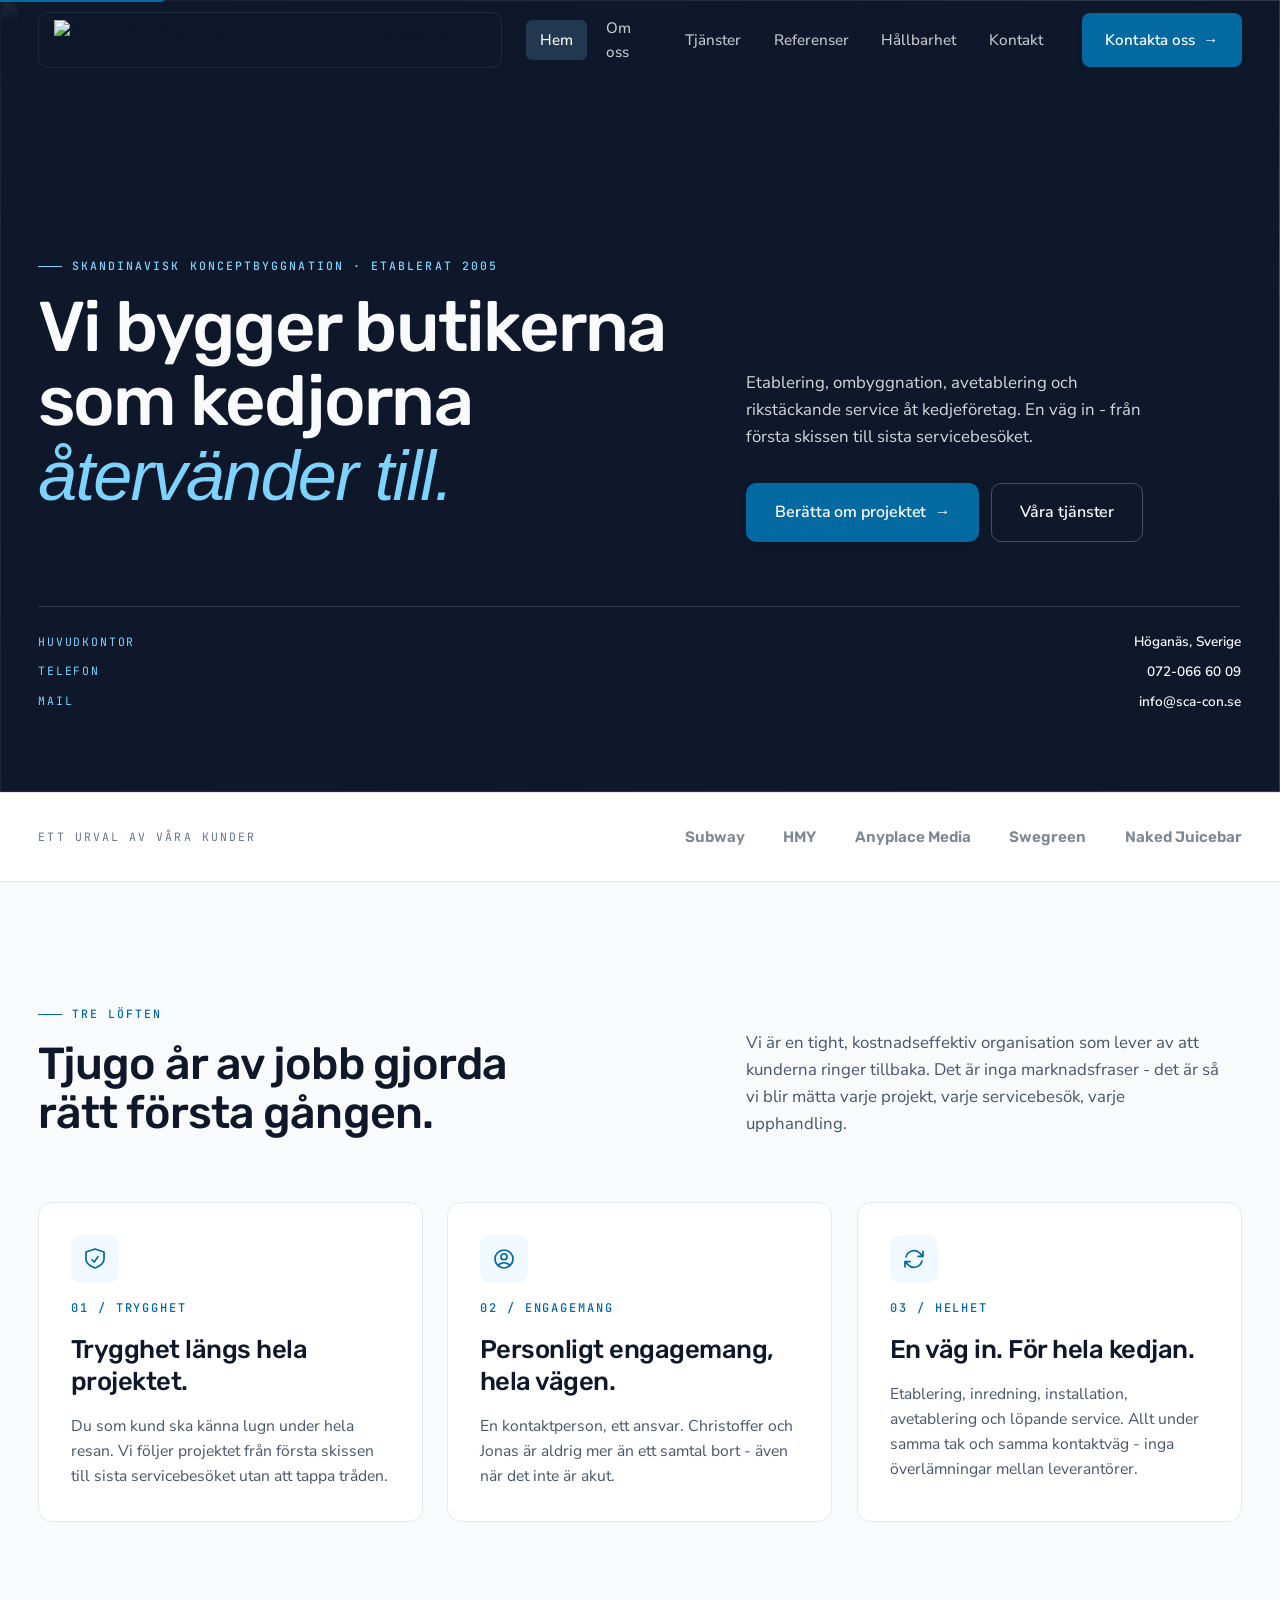
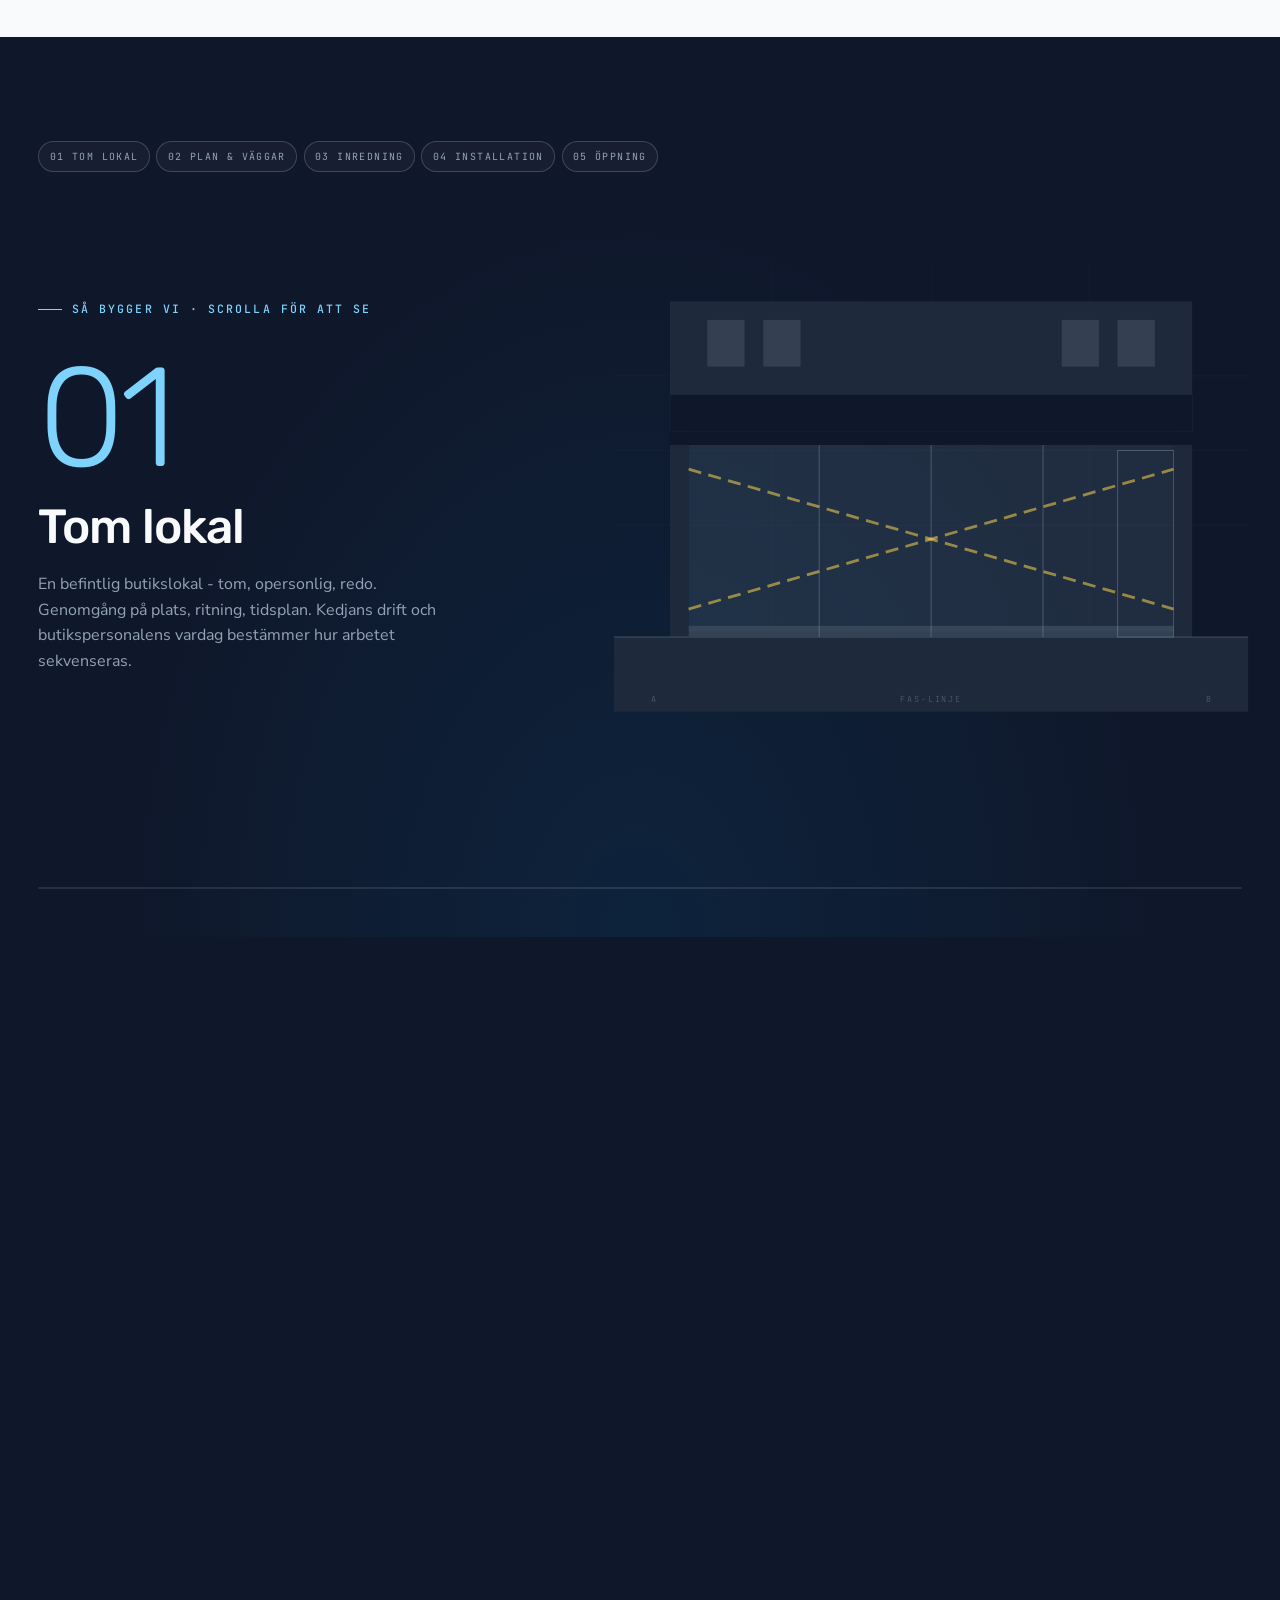
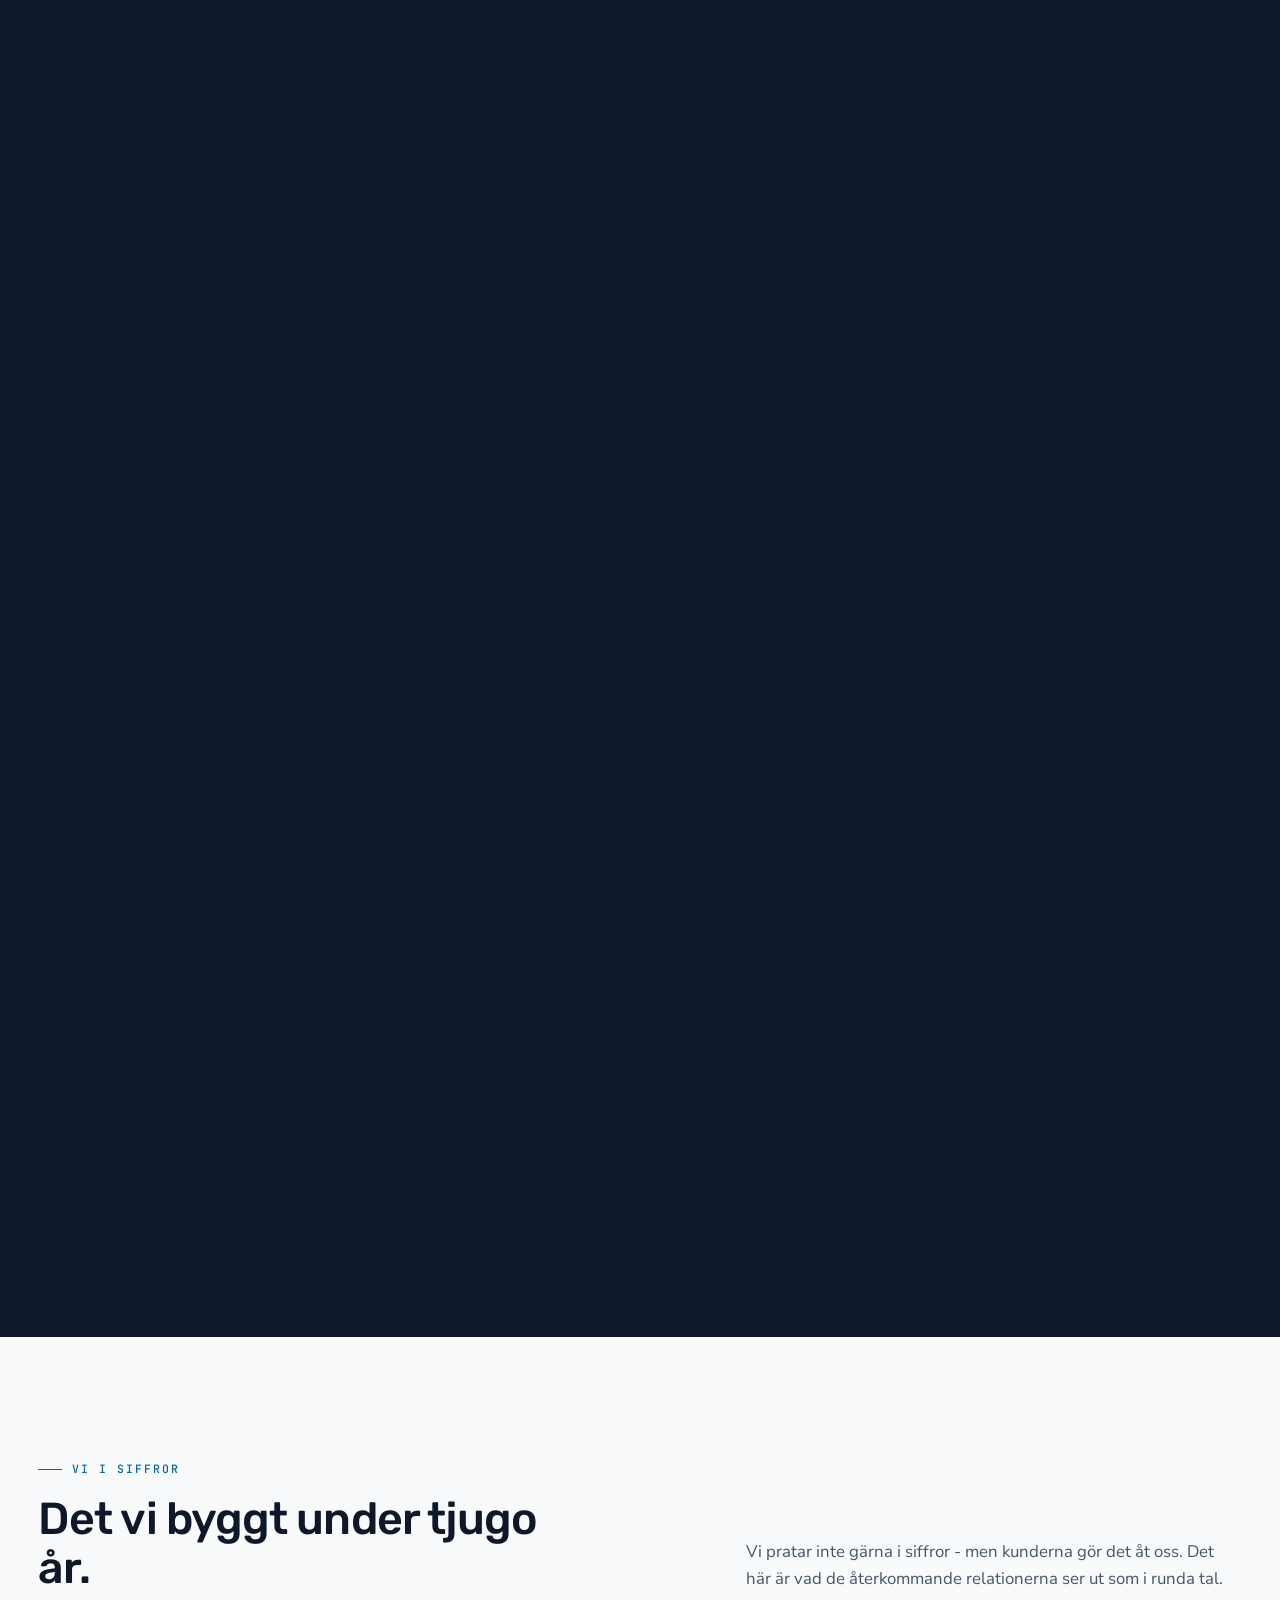
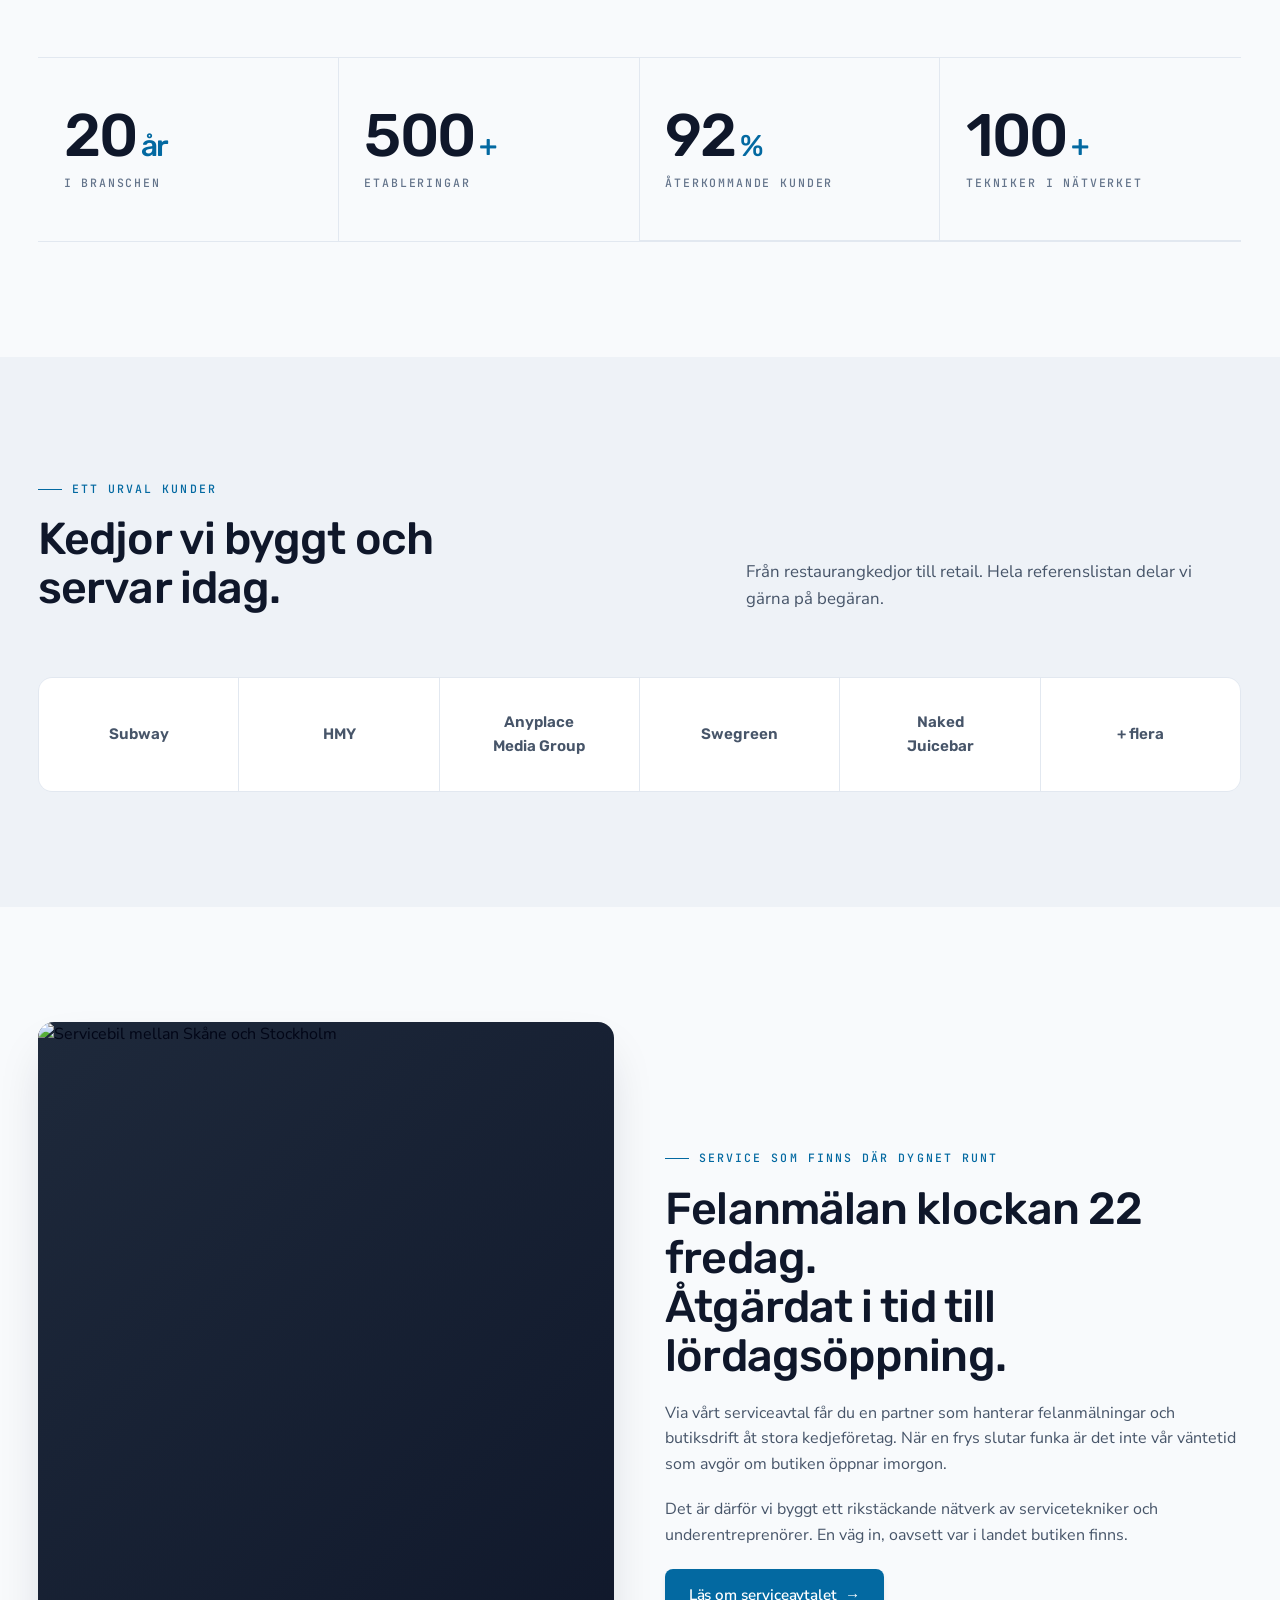
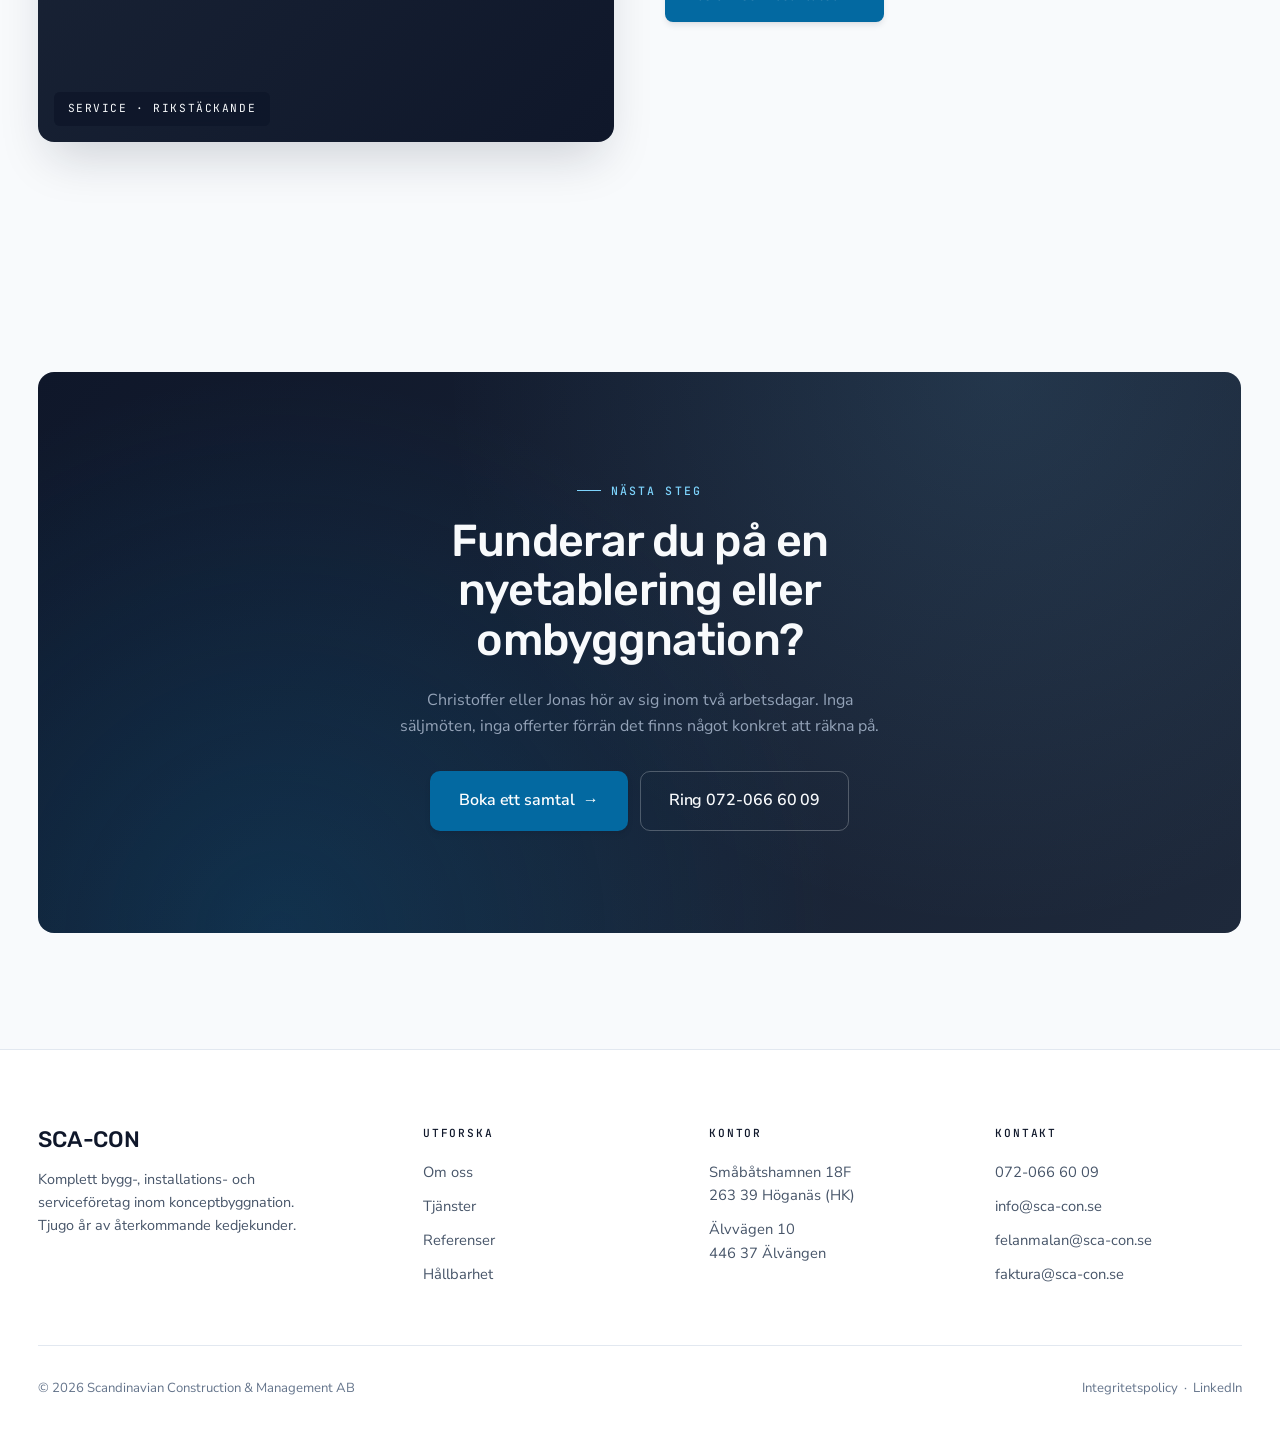
==== commit c3c19bb7: "Add files via upload" ====
--- a/index.html
+++ b/index.html
@@ -127,19 +127,26 @@
 .mobile-nav a{font-family:var(--font-display);font-size:1.85rem;font-weight:500;padding:1rem 0;border-bottom:1px solid var(--border);color:var(--text-strong)}
 .mobile-nav__cta{margin-top:auto;padding-top:2rem}
 
-.hero{min-height:88vh;min-height:88svh;display:flex;align-items:flex-end;padding:calc(var(--header-h) + 6rem) 0 5rem;background:radial-gradient(circle at 80% 0%,rgba(3,105,161,0.07),transparent 50%),radial-gradient(circle at 0% 100%,rgba(15,23,42,0.04),transparent 50%),var(--bg);overflow:hidden;position:relative}
-.hero::before{content:"";position:absolute;inset:0;background-image:linear-gradient(rgba(15,23,42,0.04) 1px,transparent 1px),linear-gradient(90deg,rgba(15,23,42,0.04) 1px,transparent 1px);background-size:48px 48px;mask-image:radial-gradient(ellipse 80% 50% at 50% 50%,#000 30%,transparent 80%);-webkit-mask-image:radial-gradient(ellipse 80% 50% at 50% 50%,#000 30%,transparent 80%);pointer-events:none}
+.hero{min-height:88vh;min-height:88svh;display:flex;align-items:flex-end;padding:calc(var(--header-h) + 6rem) 0 5rem;background:#0F172A;color:#F8FAFC;overflow:hidden;position:relative}
+.hero__bg{position:absolute;inset:0;z-index:0;overflow:hidden}
+.hero__bg img{width:100%;height:100%;object-fit:cover;object-position:center}
+.hero__overlay{position:absolute;inset:0;background:linear-gradient(125deg,rgba(15,23,42,0.92) 0%,rgba(15,23,42,0.78) 45%,rgba(15,23,42,0.55) 100%),linear-gradient(180deg,rgba(15,23,42,0.4) 0%,transparent 30%,rgba(15,23,42,0.5) 100%)}
+.hero h1{color:#F8FAFC}
+.hero .eyebrow{color:#7DD3FC}
+.hero .eyebrow::before{background:#7DD3FC}
+
+
 .hero__inner{position:relative;z-index:1;width:100%}
 .hero__grid{display:grid;gap:3rem;grid-template-columns:1fr;align-items:end}
 @media (min-width:880px){.hero__grid{grid-template-columns:1.3fr 1fr;gap:4rem}}
 .hero h1{margin-bottom:1.75rem}
-.hero h1 .accent{color:var(--accent)}
-.hero__sub{font-size:clamp(1.05rem,1.3vw,1.2rem);line-height:1.6;color:var(--text-muted);max-width:42ch;margin-bottom:2rem}
+.hero h1 .accent{color:#7DD3FC;font-style:italic}
+.hero__sub{font-size:clamp(1.05rem,1.3vw,1.2rem);line-height:1.6;color:rgba(248,250,252,0.85);max-width:42ch;margin-bottom:2rem}
 .hero__ctas{display:flex;gap:0.75rem;flex-wrap:wrap}
-.hero__meta{display:grid;gap:0.5rem;border-top:1px solid var(--border);padding-top:1.5rem;margin-top:4rem}
+.hero__meta{display:grid;gap:0.5rem;border-top:1px solid rgba(248,250,252,0.15);padding-top:1.5rem;margin-top:4rem}
 .hero__meta-row{display:flex;justify-content:space-between;font-size:0.85rem;align-items:center}
-.hero__meta-row dt{font-family:var(--font-mono);font-size:0.72rem;letter-spacing:0.16em;text-transform:uppercase;color:var(--text-subtle)}
-.hero__meta-row dd{font-weight:600;color:var(--text-strong)}
+.hero__meta-row dt{font-family:var(--font-mono);font-size:0.72rem;letter-spacing:0.16em;text-transform:uppercase;color:#7DD3FC}
+.hero__meta-row dd{font-weight:600;color:#F8FAFC}
 
 .trust-strip{border-top:1px solid var(--border);border-bottom:1px solid var(--border);padding:2rem 0;background:var(--bg-elev)}
 .trust-strip__inner{display:flex;flex-direction:column;gap:1.5rem;align-items:center}
@@ -257,6 +264,19 @@
 ::selection{background:var(--accent);color:#fff}
 .skip{position:absolute;top:-40px;left:0;background:var(--accent);color:#fff;padding:8px 16px;z-index:100;border-radius:0 0 4px 0}
 .skip:focus{top:0}
+
+/* ==== TRANSPARENT-TO-SOLID HEADER (homepage only — hero has dark image bg) ==== */
+.site-header{background:transparent !important;backdrop-filter:none !important;-webkit-backdrop-filter:none !important;border-bottom-color:transparent !important;box-shadow:none !important;transition:background 350ms cubic-bezier(0.16,1,0.3,1),backdrop-filter 350ms,border-bottom-color 350ms,box-shadow 350ms}
+.site-header .nav a{color:rgba(248,250,252,0.78);transition:color 200ms,background 200ms}
+.site-header .nav a:hover{color:#fff;background:rgba(248,250,252,0.1)}
+.site-header .nav a.is-active{color:#fff;background:rgba(125,211,252,0.18)}
+.site-header .burger{color:#F8FAFC}
+/* Scrolled state — solid cream, dark text */
+.site-header.is-scrolled{background:rgba(248,250,252,0.96) !important;backdrop-filter:blur(20px) saturate(180%) !important;-webkit-backdrop-filter:blur(20px) saturate(180%) !important;border-bottom-color:var(--border) !important;box-shadow:0 1px 2px rgba(15,23,42,0.04),0 4px 16px -4px rgba(15,23,42,0.06) !important}
+.site-header.is-scrolled .nav a{color:var(--text-muted)}
+.site-header.is-scrolled .nav a:hover{color:var(--text-strong);background:var(--bg-tint)}
+.site-header.is-scrolled .nav a.is-active{color:var(--accent);background:var(--accent-tint)}
+.site-header.is-scrolled .burger{color:var(--text-strong)}
 </style>
 </head>
 <body>
@@ -306,6 +326,10 @@
 <main id="main">
 
 <section class="hero">
+  <div class="hero__bg" aria-hidden="true">
+    <img src="https://images.unsplash.com/photo-1504307651254-35680f356dfd?auto=format&fit=crop&w=2000&q=80" alt="" />
+    <div class="hero__overlay"></div>
+  </div>
   <div class="hero__inner">
     <div class="container">
       <div class="hero__grid">
@@ -326,7 +350,7 @@
               Berätta om projektet
               <span class="arr" aria-hidden="true">→</span>
             </a>
-            <a href="services.html" class="btn btn--secondary btn--lg">Våra tjänster</a>
+            <a href="services.html" class="btn btn--ghost-on-dark btn--lg">Våra tjänster</a>
           </div>
         </div>
       </div>
@@ -809,7 +833,7 @@
 
   const header = document.querySelector('.site-header');
   if(header){
-    const onScroll = () => header.classList.toggle('is-scrolled', window.scrollY > 12);
+    const onScroll = () => header.classList.toggle('is-scrolled', window.scrollY > 80);
     window.addEventListener('scroll', onScroll, { passive: true });
     onScroll();
   }
